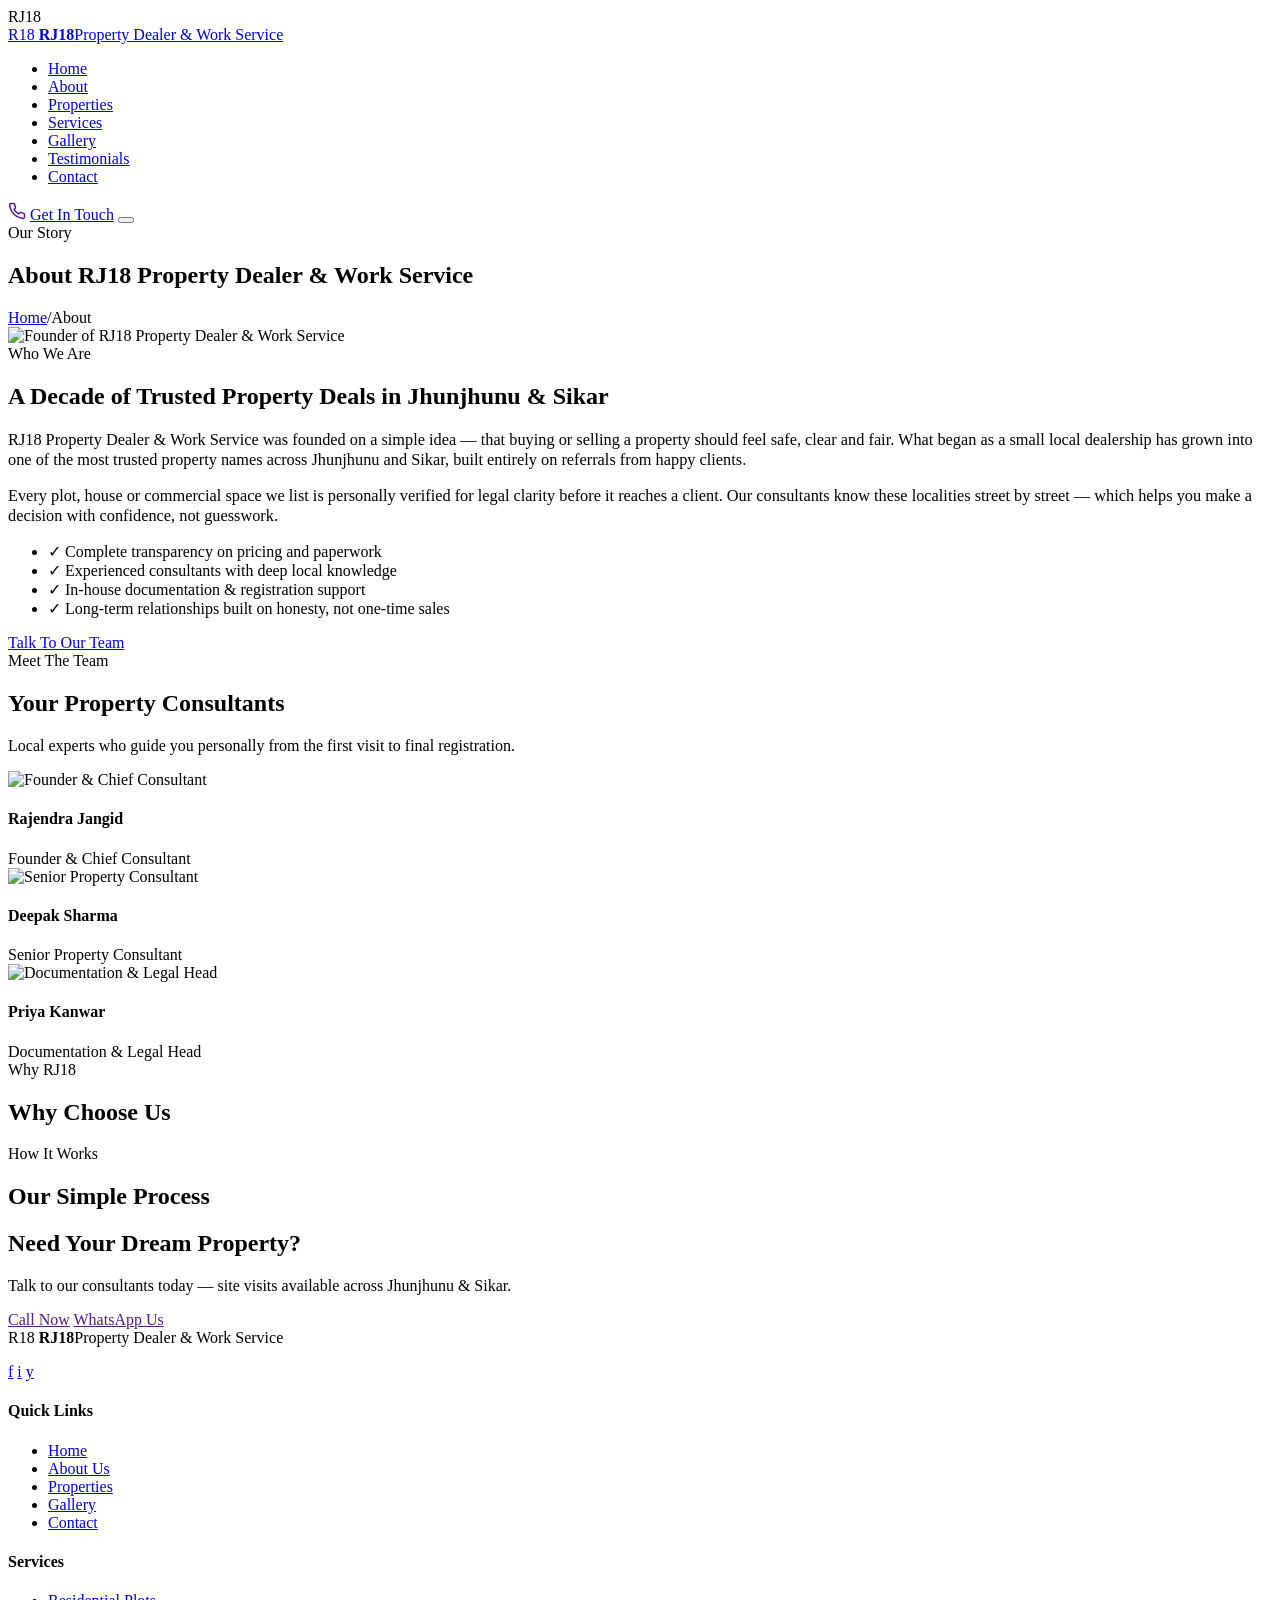
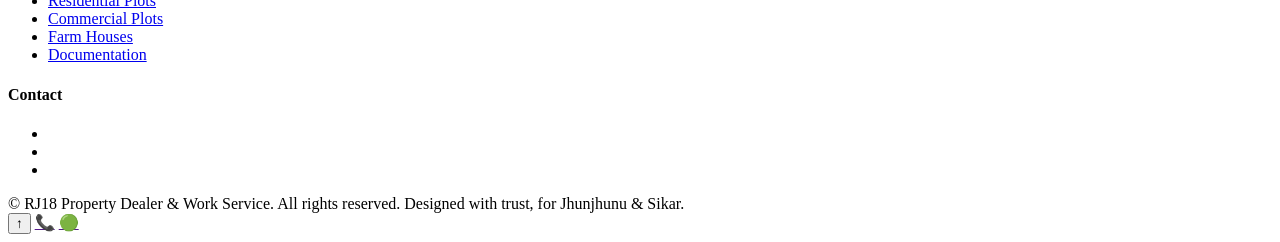
==== about.html @ 9262d17c "Add files via upload" ====
<!DOCTYPE html>
<html lang="en">
<head>
<meta charset="UTF-8">
<meta name="viewport" content="width=device-width, initial-scale=1.0">
<title>About Us | RJ18 Property Dealer & Work Service</title>
<meta name="description" content="Learn about RJ18 Property Dealer & Work Service — a trusted real estate dealer serving Jhunjhunu & Sikar, Rajasthan with honesty, legal documentation and best prices.">
<link rel="canonical" href="https://rj18property.com/about.html">
<link rel="icon" href="data:image/svg+xml,<svg xmlns=%22http://www.w3.org/2000/svg%22 viewBox=%220 0 100 100%22><rect width=%22100%22 height=%22100%22 rx=%2220%22 fill=%22%230B2F5B%22/><text x=%2250%22 y=%2264%22 font-size=%2242%22 fill=%22%23C8A24A%22 text-anchor=%22middle%22 font-family=%22Georgia%22>R</text></svg>">
<link rel="preconnect" href="https://fonts.googleapis.com">
<link rel="preconnect" href="https://fonts.gstatic.com" crossorigin>
<link href="https://fonts.googleapis.com/css2?family=Playfair+Display:wght@600;700;800&family=Poppins:wght@300;400;500;600;700&family=Montserrat:wght@500;600;700&display=swap" rel="stylesheet">
<link rel="stylesheet" href="css/style.css">
<link rel="stylesheet" href="css/animations.css">
</head>
<body>

<div id="preloader"><div><div class="loader-ring"></div><div class="loader-mark">RJ18</div></div></div>
<div class="nav-scrim"></div>

<header class="site-header">
  <div class="container">
    <a href="index.html" class="brand">
      <span class="brand-mark">R18</span>
      <span class="brand-text"><strong>RJ18</strong><span>Property Dealer &amp; Work Service</span></span>
    </a>
    <nav class="main-nav">
      <ul>
        <li><a href="index.html">Home</a></li>
        <li><a href="about.html" class="active">About</a></li>
        <li><a href="properties.html">Properties</a></li>
        <li><a href="index.html#services">Services</a></li>
        <li><a href="gallery.html">Gallery</a></li>
        <li><a href="index.html#testimonials">Testimonials</a></li>
        <li><a href="contact.html">Contact</a></li>
      </ul>
    </nav>
    <div class="header-actions">
      <a class="icon-btn" data-tel-link href aria-label="Call RJ18"><svg width="18" height="18" viewBox="0 0 24 24" fill="none" stroke="currentColor" stroke-width="2"><path d="M22 16.92v3a2 2 0 0 1-2.18 2 19.79 19.79 0 0 1-8.63-3.07 19.5 19.5 0 0 1-6-6 19.79 19.79 0 0 1-3.07-8.67A2 2 0 0 1 4.11 2h3a2 2 0 0 1 2 1.72c.127.96.362 1.903.7 2.81a2 2 0 0 1-.45 2.11L8.09 9.91a16 16 0 0 0 6 6l1.27-1.27a2 2 0 0 1 2.11-.45c.907.338 1.85.573 2.81.7A2 2 0 0 1 22 16.92z"/></svg></a>
      <a class="btn btn-gold btn-sm" href="contact.html">Get In Touch</a>
      <button class="nav-toggle" aria-label="Toggle menu"><span></span><span></span><span></span></button>
    </div>
  </div>
</header>

<section class="hero hero-page-header">
  <div class="hero-bg" style="background-image:linear-gradient(180deg, rgba(7,31,63,0.6) 0%, rgba(7,31,63,0.85) 60%, rgba(7,31,63,0.98) 100%), url('https://images.unsplash.com/photo-1592595896616-c37162298647?q=80&w=2000&auto=format&fit=crop');"></div>
  <div class="hero-grid"></div>
  <div class="container hero-content">
    <div class="eyebrow">Our Story</div>
    <h1>About RJ18 Property Dealer &amp; Work Service</h1>
    <div class="breadcrumb"><a href="index.html">Home</a><span>/</span>About</div>
  </div>
</section>

<section class="section">
  <div class="container split-block">
    <div data-reveal="left">
      <div class="owner-frame">
        <img src="https://images.unsplash.com/photo-1560250097-0b93528c311a?q=80&w=900&auto=format&fit=crop" alt="Founder of RJ18 Property Dealer & Work Service">
      </div>
    </div>
    <div data-reveal="right">
      <div class="eyebrow">Who We Are</div>
      <h2>A Decade of Trusted Property Deals in Jhunjhunu &amp; Sikar</h2>
      <p style="color:var(--text-muted); font-size:1.02rem;">
        RJ18 Property Dealer &amp; Work Service was founded on a simple idea — that buying or selling a
        property should feel safe, clear and fair. What began as a small local dealership has grown into
        one of the most trusted property names across Jhunjhunu and Sikar, built entirely on referrals from
        happy clients.
      </p>
      <p style="color:var(--text-muted); font-size:1.02rem; margin-top:14px;">
        Every plot, house or commercial space we list is personally verified for legal clarity before it
        reaches a client. Our consultants know these localities street by street — which helps you make a
        decision with confidence, not guesswork.
      </p>
      <ul class="value-list">
        <li><span class="check">✓</span> Complete transparency on pricing and paperwork</li>
        <li><span class="check">✓</span> Experienced consultants with deep local knowledge</li>
        <li><span class="check">✓</span> In-house documentation &amp; registration support</li>
        <li><span class="check">✓</span> Long-term relationships built on honesty, not one-time sales</li>
      </ul>
      <a href="contact.html" class="btn btn-navy mt-40">Talk To Our Team</a>
    </div>
  </div>
</section>

<div class="container stats-bar" data-reveal="fade">
  <div class="stats-card"></div>
</div>

<section class="section" id="team">
  <div class="container">
    <div class="section-head center">
      <div class="eyebrow">Meet The Team</div>
      <h2>Your Property Consultants</h2>
      <p>Local experts who guide you personally from the first visit to final registration.</p>
    </div>
    <div class="consultant-grid">
      <div class="consultant-card" data-reveal data-reveal-delay="1">
        <img src="https://images.unsplash.com/photo-1560250097-0b93528c311a?q=80&w=500&auto=format&fit=crop" alt="Founder & Chief Consultant">
        <h4>Rajendra Jangid</h4>
        <span>Founder &amp; Chief Consultant</span>
      </div>
      <div class="consultant-card" data-reveal data-reveal-delay="2">
        <img src="https://images.unsplash.com/photo-1633332755192-727a05c4013d?q=80&w=500&auto=format&fit=crop" alt="Senior Property Consultant">
        <h4>Deepak Sharma</h4>
        <span>Senior Property Consultant</span>
      </div>
      <div class="consultant-card" data-reveal data-reveal-delay="3">
        <img src="https://images.unsplash.com/photo-1573497019940-1c28c88b4f3e?q=80&w=500&auto=format&fit=crop" alt="Documentation & Legal Head">
        <h4>Priya Kanwar</h4>
        <span>Documentation &amp; Legal Head</span>
      </div>
    </div>
  </div>
</section>

<section class="section section--navy">
  <div class="container">
    <div class="section-head center">
      <div class="eyebrow">Why RJ18</div>
      <h2>Why Choose Us</h2>
    </div>
    <div class="why-grid" data-why-grid></div>
  </div>
</section>

<section class="section section--alt">
  <div class="container">
    <div class="section-head center">
      <div class="eyebrow">How It Works</div>
      <h2>Our Simple Process</h2>
    </div>
    <div class="timeline" data-process-timeline></div>
  </div>
</section>

<section class="cta-banner">
  <div class="container">
    <h2>Need Your Dream Property?</h2>
    <p>Talk to our consultants today — site visits available across Jhunjhunu &amp; Sikar.</p>
    <div class="cta-actions">
      <a data-tel-link href class="btn btn-gold">Call Now</a>
      <a data-wa-link href target="_blank" rel="noopener" class="btn btn-outline">WhatsApp Us</a>
    </div>
  </div>
</section>

<footer class="site-footer">
  <div class="container">
    <div class="footer-grid">
      <div class="footer-brand">
        <div class="brand">
          <span class="brand-mark">R18</span>
          <span class="brand-text"><strong>RJ18</strong><span>Property Dealer &amp; Work Service</span></span>
        </div>
        <p data-biz="tagline"></p>
        <div class="footer-social">
          <a href="#" aria-label="Facebook">f</a>
          <a href="#" aria-label="Instagram">i</a>
          <a href="#" aria-label="YouTube">y</a>
        </div>
      </div>
      <div class="footer-col">
        <h4>Quick Links</h4>
        <ul>
          <li><a href="index.html">Home</a></li>
          <li><a href="about.html">About Us</a></li>
          <li><a href="properties.html">Properties</a></li>
          <li><a href="gallery.html">Gallery</a></li>
          <li><a href="contact.html">Contact</a></li>
        </ul>
      </div>
      <div class="footer-col">
        <h4>Services</h4>
        <ul>
          <li><a href="index.html#services">Residential Plots</a></li>
          <li><a href="index.html#services">Commercial Plots</a></li>
          <li><a href="index.html#services">Farm Houses</a></li>
          <li><a href="index.html#services">Documentation</a></li>
        </ul>
      </div>
      <div class="footer-col">
        <h4>Contact</h4>
        <ul>
          <li><a data-tel-link href data-biz="phone"></a></li>
          <li><a data-mail-link href data-biz="email"></a></li>
          <li><span data-biz="address" style="display:block;"></span></li>
        </ul>
      </div>
    </div>
    <div class="footer-bottom">
      <span>© <span data-year></span> RJ18 Property Dealer &amp; Work Service. All rights reserved.</span>
      <span>Designed with trust, for Jhunjhunu &amp; Sikar.</span>
    </div>
  </div>
</footer>

<div class="float-stack">
  <button class="float-btn float-top" aria-label="Back to top">↑</button>
  <a data-tel-link href class="float-btn float-call" aria-label="Call now">📞</a>
  <a data-wa-link href target="_blank" rel="noopener" class="float-btn float-whatsapp" aria-label="WhatsApp"><span class="pulse-ring"></span>🟢</a>
</div>

<script src="js/config.js"></script>
<script src="js/main.js"></script>
</body>
</html>
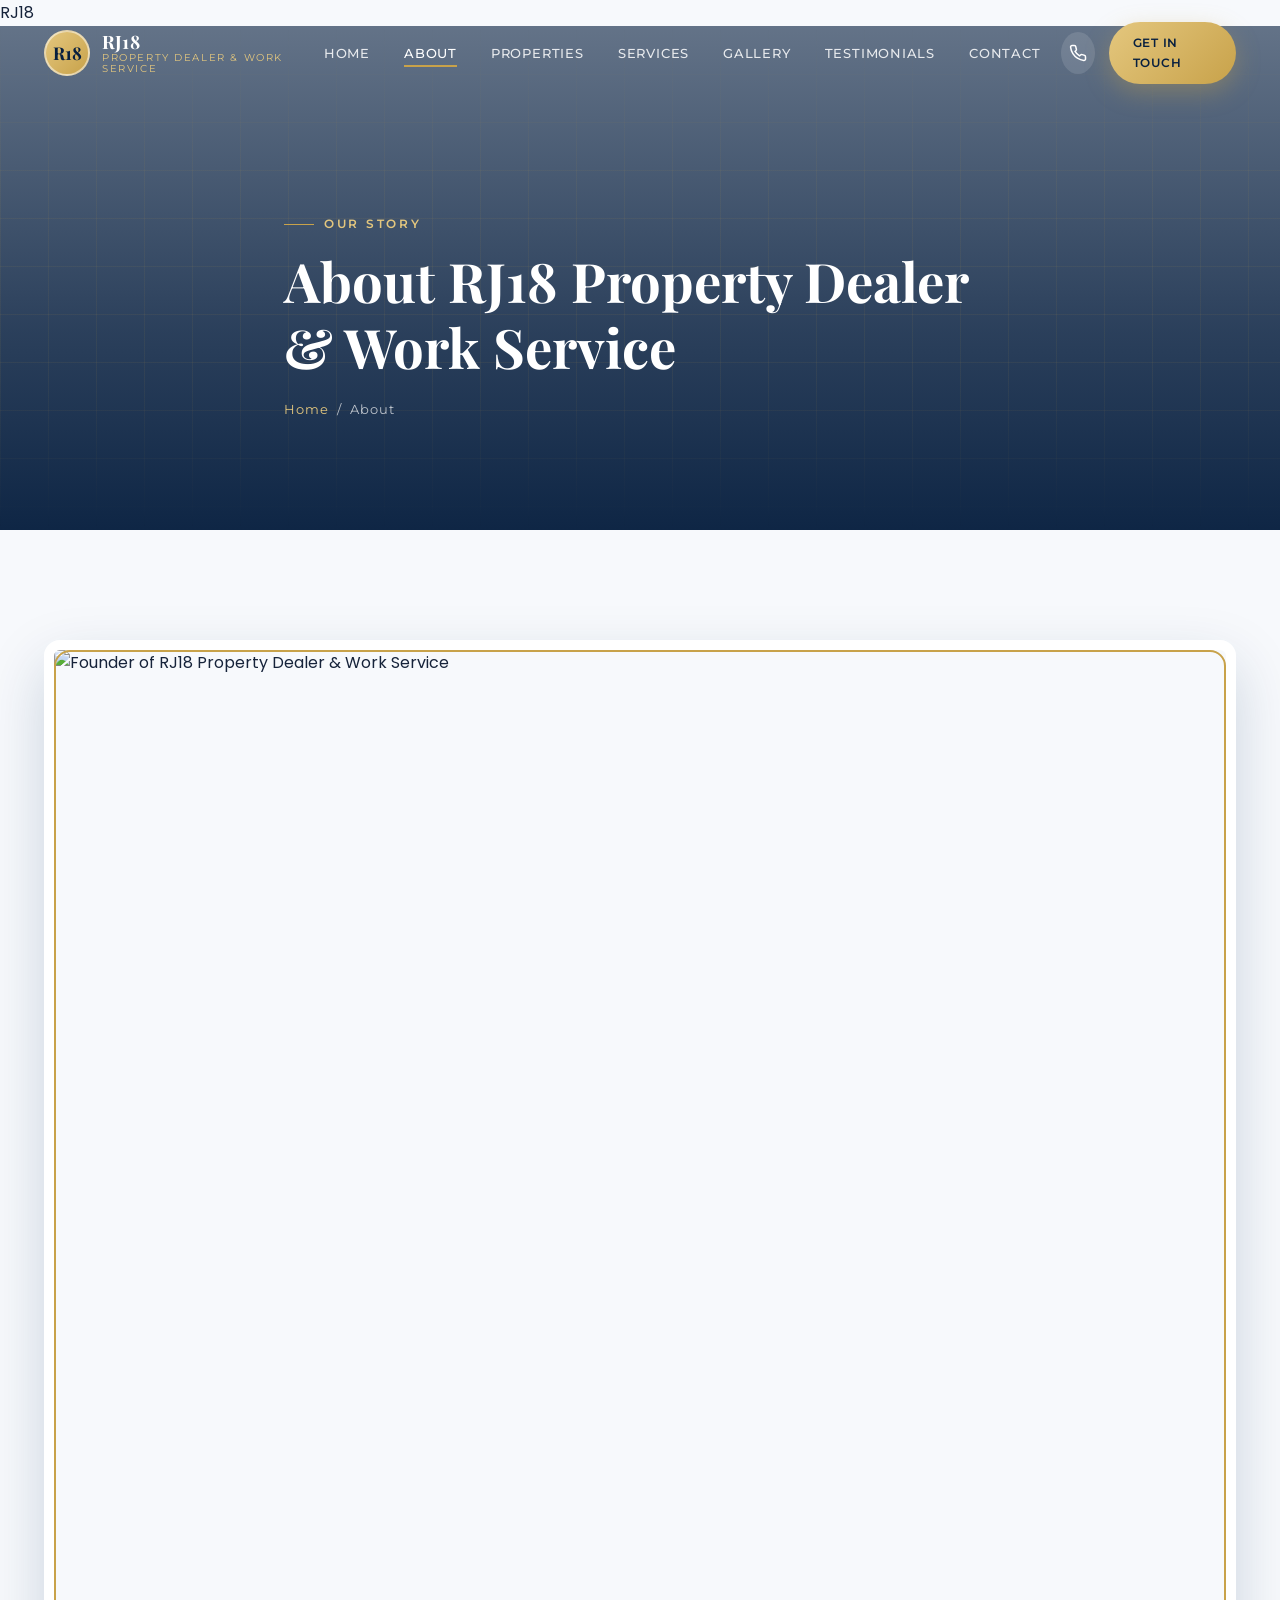
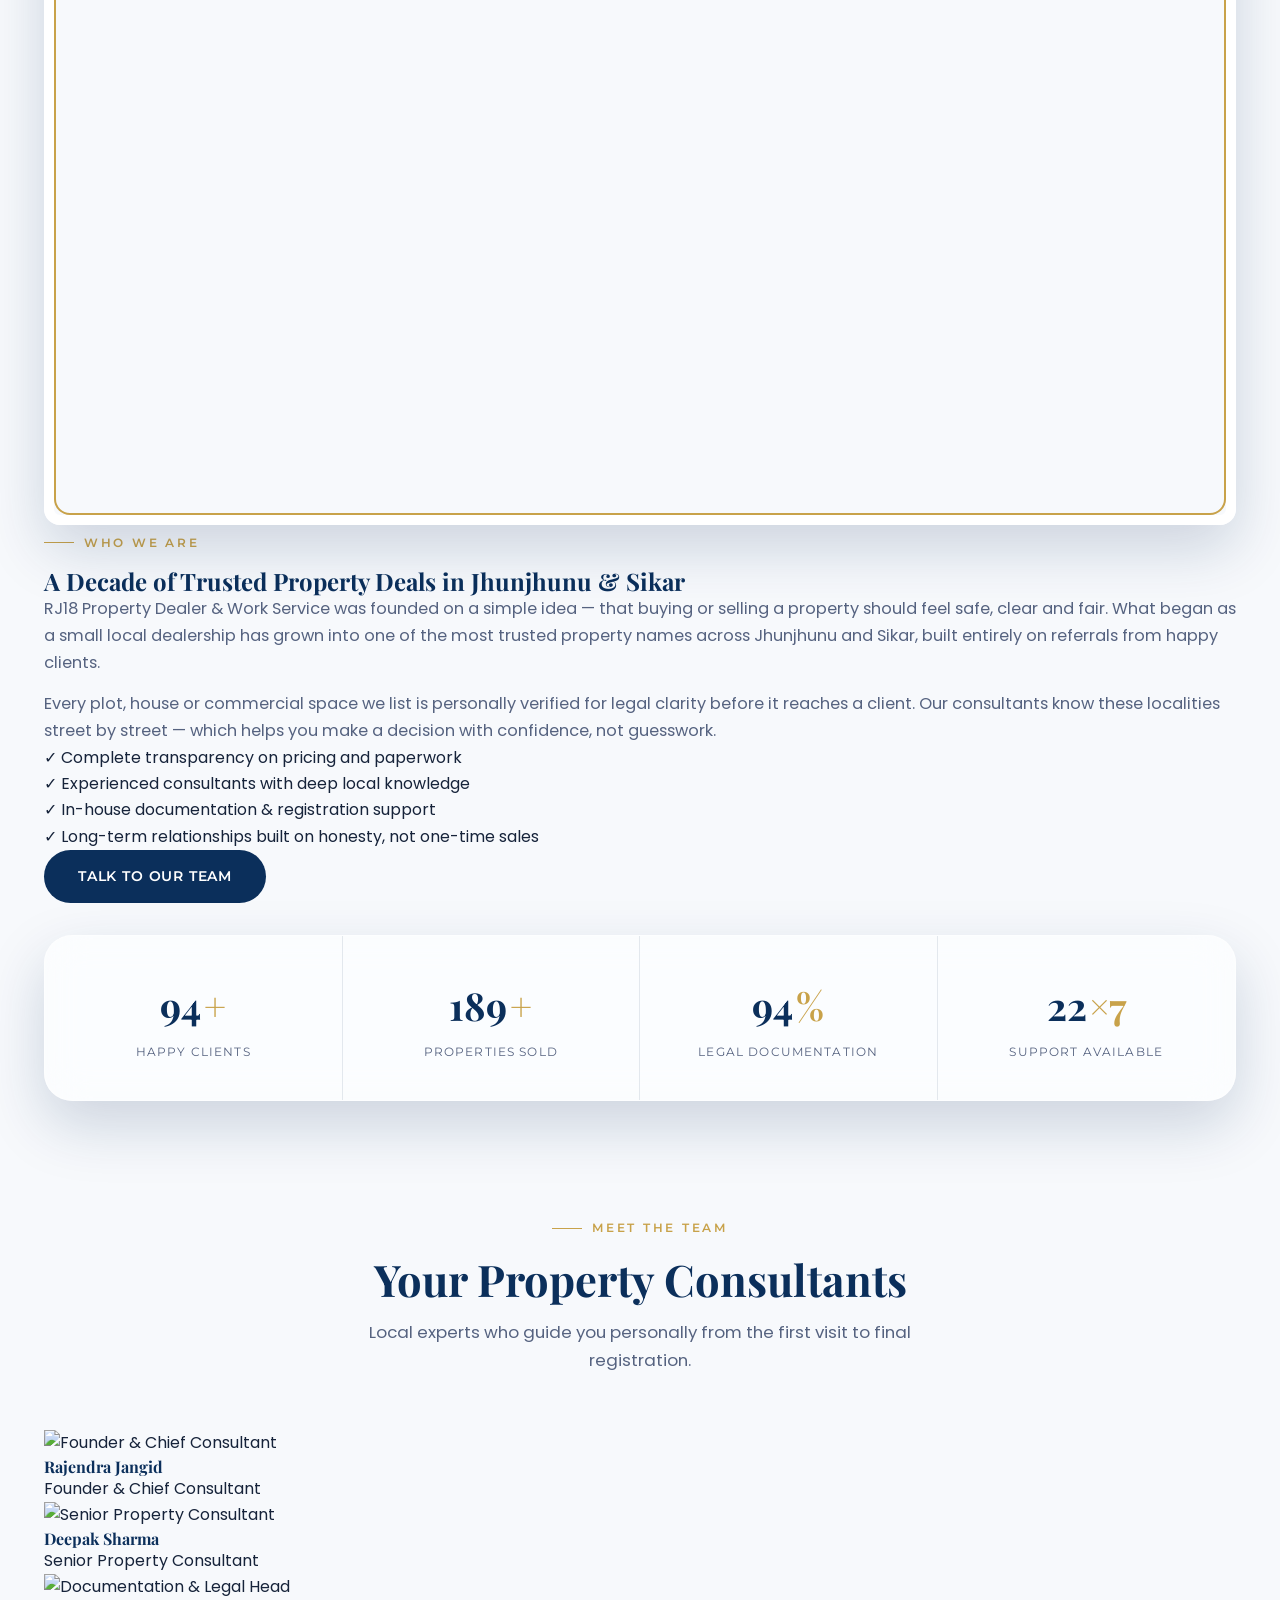
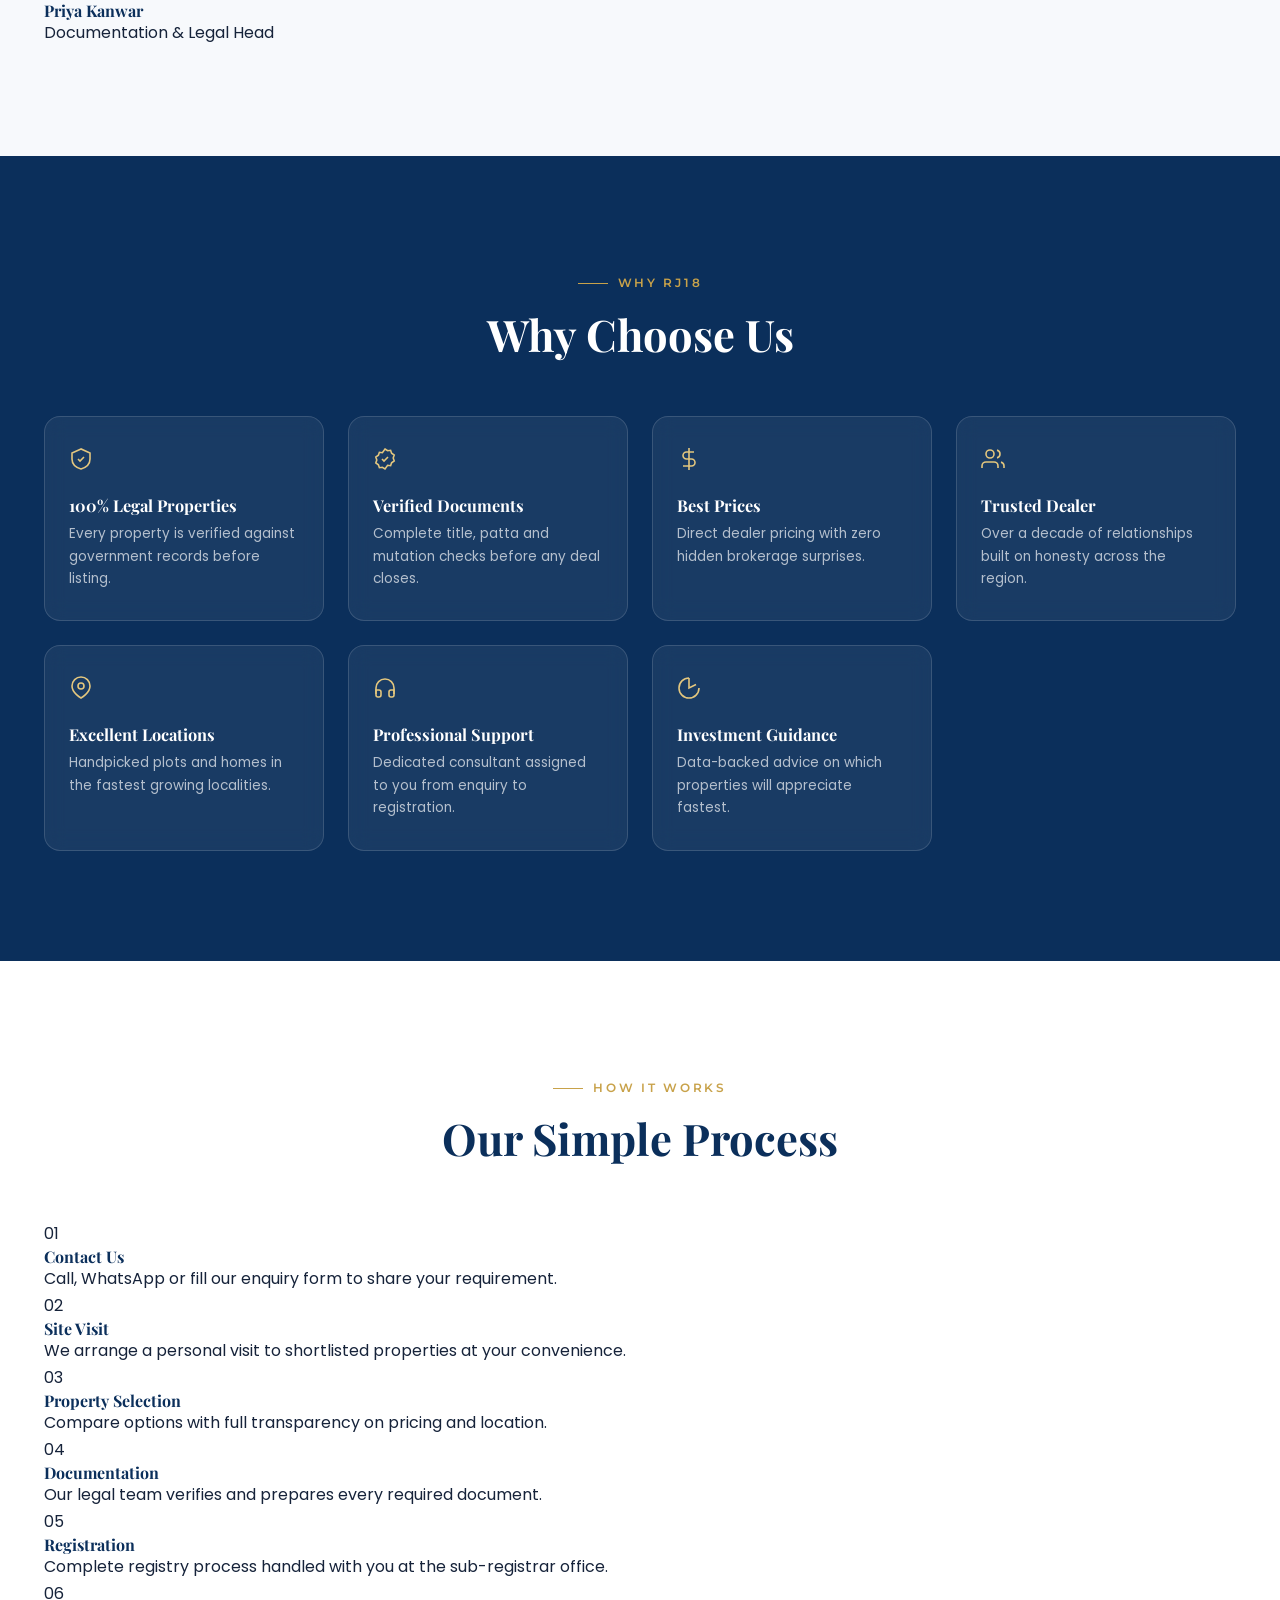
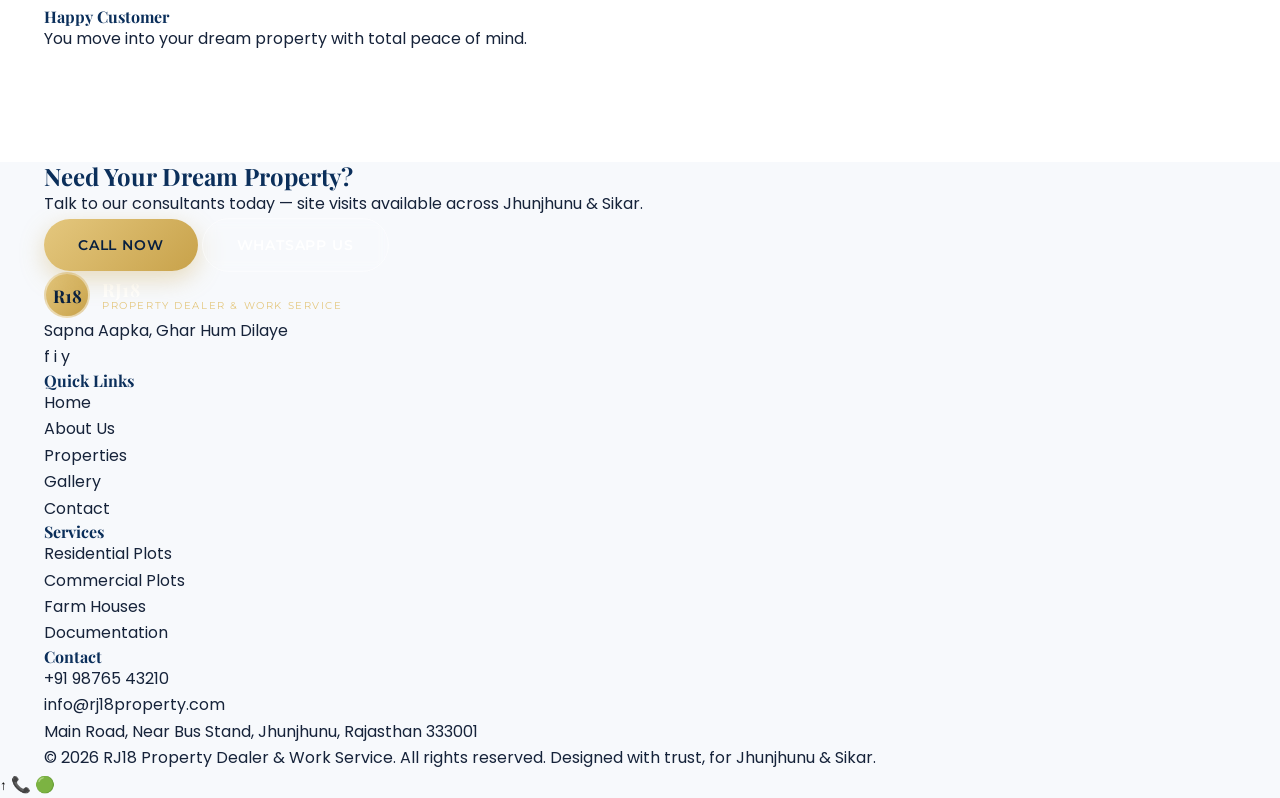
==== commit dcbebd05: "Update stylesheet and script links in about.html" ====
--- a/about.html
+++ b/about.html
@@ -10,12 +10,12 @@
 <link rel="preconnect" href="https://fonts.googleapis.com">
 <link rel="preconnect" href="https://fonts.gstatic.com" crossorigin>
 <link href="https://fonts.googleapis.com/css2?family=Playfair+Display:wght@600;700;800&family=Poppins:wght@300;400;500;600;700&family=Montserrat:wght@500;600;700&display=swap" rel="stylesheet">
-<link rel="stylesheet" href="css/style.css">
-<link rel="stylesheet" href="css/animations.css">
+<link rel="stylesheet" href="style.css">
+<link rel="stylesheet" href="animations.css">
 </head>
 <body>
 
-<div id="preloader"><div><div class="loader-ring"></div><div class="loader-mark">RJ18</div></div></div>
+<div class="loader-mark">RJ18</div></div></div>
 <div class="nav-scrim"></div>
 
 <header class="site-header">
@@ -203,7 +203,7 @@
   <a data-wa-link href target="_blank" rel="noopener" class="float-btn float-whatsapp" aria-label="WhatsApp"><span class="pulse-ring"></span>🟢</a>
 </div>
 
-<script src="js/config.js"></script>
-<script src="js/main.js"></script>
+<script src="config.js"></script>
+<script src="main.js"></script>
 </body>
 </html>
--- a/style.css
+++ b/style.css
@@ -0,0 +1,476 @@
+/* ==========================================================================
+   RJ18 PROPERTY DEALER & WORK SERVICE
+   Design system: Royal Navy + Luxury Gold + Glassmorphism
+   Fonts: Playfair Display (headings) / Poppins (body) / Montserrat (nav & labels)
+   ========================================================================== */
+
+:root {
+  /* ---- Brand palette ---- */
+  --navy: #0B2F5B;
+  --navy-deep: #071f3f;
+  --navy-soft: rgba(11, 47, 91, 0.06);
+  --white: #FFFFFF;
+  --gold: #C8A24A;
+  --gold-light: #E4C77E;
+  --bg: #F7F9FC;
+  --text: #16233A;
+  --text-muted: #566380;
+  --line: rgba(11, 47, 91, 0.10);
+
+  /* ---- Elevation / glass ---- */
+  --glass-bg: rgba(255, 255, 255, 0.6);
+  --glass-border: rgba(255, 255, 255, 0.35);
+  --shadow-sm: 0 4px 16px rgba(11, 47, 91, 0.08);
+  --shadow-md: 0 12px 32px rgba(11, 47, 91, 0.12);
+  --shadow-lg: 0 24px 60px rgba(11, 47, 91, 0.18);
+  --shadow-gold: 0 8px 24px rgba(200, 162, 74, 0.35);
+
+  /* ---- Type ---- */
+  --font-display: 'Playfair Display', serif;
+  --font-body: 'Poppins', sans-serif;
+  --font-nav: 'Montserrat', sans-serif;
+
+  /* ---- Layout ---- */
+  --container: 1240px;
+  --radius-sm: 8px;
+  --radius-md: 16px;
+  --radius-lg: 28px;
+  --transition: 0.4s cubic-bezier(0.22, 1, 0.36, 1);
+}
+
+/* ---------- Reset ---------- */
+* { margin: 0; padding: 0; box-sizing: border-box; }
+html { scroll-behavior: smooth; }
+body {
+  font-family: var(--font-body);
+  color: var(--text);
+  background: var(--bg);
+  line-height: 1.65;
+  overflow-x: hidden;
+  -webkit-font-smoothing: antialiased;
+}
+img { max-width: 100%; display: block; }
+a { text-decoration: none; color: inherit; }
+ul { list-style: none; }
+button { font-family: inherit; cursor: pointer; border: none; background: none; }
+h1, h2, h3, h4 { font-family: var(--font-display); font-weight: 700; color: var(--navy); line-height: 1.2; }
+input, textarea, select { font-family: inherit; font-size: 1rem; }
+
+@media (prefers-reduced-motion: reduce) {
+  *, *::before, *::after { animation-duration: 0.001ms !important; animation-iteration-count: 1 !important; transition-duration: 0.001ms !important; scroll-behavior: auto !important; }
+}
+
+:focus-visible {
+  outline: 2px solid var(--gold);
+  outline-offset: 3px;
+  border-radius: 4px;
+}
+
+.container { max-width: var(--container); margin: 0 auto; padding: 0 24px; }
+
+.section { padding: 110px 0; position: relative; }
+.section--tight { padding: 80px 0; }
+.section--navy { background: var(--navy); color: var(--white); }
+.section--navy h2, .section--navy h3 { color: var(--white); }
+.section--alt { background: var(--white); }
+
+.eyebrow {
+  font-family: var(--font-nav);
+  font-size: 0.78rem;
+  letter-spacing: 0.22em;
+  text-transform: uppercase;
+  color: var(--gold);
+  font-weight: 600;
+  display: inline-flex;
+  align-items: center;
+  gap: 10px;
+  margin-bottom: 14px;
+}
+.eyebrow::before { content: ""; width: 30px; height: 1px; background: var(--gold); display: inline-block; }
+
+.section-head { max-width: 640px; margin-bottom: 56px; }
+.section-head.center { margin-left: auto; margin-right: auto; text-align: center; }
+.section-head h2 { font-size: clamp(2rem, 3.4vw, 2.8rem); margin-bottom: 14px; }
+.section-head p { color: var(--text-muted); font-size: 1.05rem; }
+.section--navy .section-head p { color: rgba(255,255,255,0.75); }
+
+/* ---------- Buttons ---------- */
+.btn {
+  position: relative;
+  overflow: hidden;
+  display: inline-flex;
+  align-items: center;
+  justify-content: center;
+  gap: 10px;
+  padding: 15px 34px;
+  border-radius: 100px;
+  font-family: var(--font-nav);
+  font-size: 0.85rem;
+  font-weight: 600;
+  letter-spacing: 0.06em;
+  text-transform: uppercase;
+  transition: transform var(--transition), box-shadow var(--transition), background var(--transition), color var(--transition);
+  isolation: isolate;
+}
+.btn-gold {
+  background: linear-gradient(135deg, var(--gold-light), var(--gold));
+  color: var(--navy-deep);
+  box-shadow: var(--shadow-gold);
+}
+.btn-gold:hover { background: var(--navy); color: var(--white); transform: translateY(-3px); box-shadow: var(--shadow-lg); }
+.btn-outline {
+  background: transparent;
+  color: var(--white);
+  border: 1.5px solid rgba(255,255,255,0.5);
+  backdrop-filter: blur(6px);
+}
+.btn-outline:hover { background: var(--white); color: var(--navy); border-color: var(--white); transform: translateY(-3px); }
+.btn-navy {
+  background: var(--navy);
+  color: var(--white);
+}
+.btn-navy:hover { background: var(--gold); color: var(--navy-deep); transform: translateY(-3px); box-shadow: var(--shadow-gold); }
+.btn-sm { padding: 11px 24px; font-size: 0.75rem; }
+
+.btn::after {
+  content: "";
+  position: absolute;
+  inset: 0;
+  border-radius: inherit;
+  background: radial-gradient(circle at var(--rx, 50%) var(--ry, 50%), rgba(255,255,255,0.5), transparent 60%);
+  opacity: 0;
+  transition: opacity 0.5s;
+  z-index: -1;
+}
+.btn:hover::after { opacity: 1; }
+
+/* ---------- Header ---------- */
+.site-header {
+  position: fixed; top: 0; left: 0; right: 0; z-index: 1000;
+  padding: 22px 0;
+  transition: background var(--transition), padding var(--transition), box-shadow var(--transition);
+}
+.site-header .container { display: flex; align-items: center; justify-content: space-between; gap: 20px; }
+.site-header.scrolled {
+  background: rgba(11, 47, 91, 0.85);
+  backdrop-filter: blur(16px) saturate(140%);
+  padding: 12px 0;
+  box-shadow: var(--shadow-md);
+}
+
+.brand { display: flex; align-items: center; gap: 12px; }
+.brand-mark {
+  width: 46px; height: 46px;
+  border-radius: 50%;
+  background: linear-gradient(135deg, var(--gold-light), var(--gold));
+  display: flex; align-items: center; justify-content: center;
+  font-family: var(--font-display);
+  font-weight: 700;
+  color: var(--navy-deep);
+  font-size: 1.1rem;
+  border: 2px solid rgba(255,255,255,0.5);
+  flex-shrink: 0;
+}
+.brand-text { display: flex; flex-direction: column; line-height: 1.15; }
+.brand-text strong { font-family: var(--font-display); color: var(--white); font-size: 1.15rem; letter-spacing: 0.01em; }
+.brand-text span { font-family: var(--font-nav); font-size: 0.62rem; letter-spacing: 0.16em; text-transform: uppercase; color: var(--gold-light); }
+
+.main-nav ul { display: flex; align-items: center; gap: 34px; }
+.main-nav a {
+  font-family: var(--font-nav);
+  font-size: 0.82rem;
+  letter-spacing: 0.06em;
+  text-transform: uppercase;
+  font-weight: 500;
+  color: rgba(255,255,255,0.85);
+  position: relative;
+  padding: 6px 0;
+}
+.main-nav a::after {
+  content: ""; position: absolute; left: 0; bottom: 0; width: 0; height: 2px;
+  background: var(--gold); transition: width var(--transition);
+}
+.main-nav a:hover, .main-nav a.active { color: var(--white); }
+.main-nav a:hover::after, .main-nav a.active::after { width: 100%; }
+
+.header-actions { display: flex; align-items: center; gap: 14px; }
+.icon-btn {
+  width: 42px; height: 42px; border-radius: 50%;
+  display: flex; align-items: center; justify-content: center;
+  background: rgba(255,255,255,0.12);
+  color: var(--white);
+  transition: background var(--transition), transform var(--transition);
+}
+.icon-btn:hover { background: var(--gold); color: var(--navy-deep); transform: translateY(-2px); }
+
+.nav-toggle {
+  display: none;
+  width: 44px; height: 44px;
+  flex-direction: column; align-items: center; justify-content: center;
+  gap: 5px;
+  z-index: 1100;
+}
+.nav-toggle span { width: 24px; height: 2px; background: var(--white); border-radius: 2px; transition: transform var(--transition), opacity var(--transition); }
+.nav-toggle.open span:nth-child(1) { transform: translateY(7px) rotate(45deg); }
+.nav-toggle.open span:nth-child(2) { opacity: 0; }
+.nav-toggle.open span:nth-child(3) { transform: translateY(-7px) rotate(-45deg); }
+
+/* ---------- Hero ---------- */
+.hero {
+  position: relative;
+  min-height: 100vh;
+  display: flex; align-items: center;
+  color: var(--white);
+  padding-top: 100px;
+  overflow: hidden;
+}
+.hero-bg {
+  position: absolute; inset: 0;
+  background-image: linear-gradient(180deg, rgba(7,31,63,0.55) 0%, rgba(7,31,63,0.78) 55%, rgba(7,31,63,0.96) 100%),
+    url('https://images.unsplash.com/photo-1600585154340-be6161a56a0c?q=80&w=2000&auto=format&fit=crop');
+  background-size: cover; background-position: center;
+  transform: scale(1.08);
+  animation: heroZoom 16s ease-in-out infinite alternate;
+}
+@keyframes heroZoom { to { transform: scale(1); } }
+.hero-grid {
+  position: absolute; inset: 0;
+  background-image: linear-gradient(rgba(200,162,74,0.08) 1px, transparent 1px), linear-gradient(90deg, rgba(200,162,74,0.08) 1px, transparent 1px);
+  background-size: 48px 48px;
+  mask-image: linear-gradient(180deg, transparent, black 30%, black 70%, transparent);
+}
+.hero-content { position: relative; z-index: 2; max-width: 760px; }
+.hero-content .eyebrow { color: var(--gold-light); }
+.hero-content h1 {
+  font-size: clamp(2.4rem, 5.4vw, 4.4rem);
+  color: var(--white);
+  margin-bottom: 20px;
+}
+.hero-content h1 .highlight { color: var(--gold-light); font-style: italic; }
+.hero-content p.lead {
+  font-size: 1.15rem;
+  color: rgba(255,255,255,0.85);
+  max-width: 560px;
+  margin-bottom: 40px;
+}
+.hero-actions { display: flex; flex-wrap: wrap; gap: 16px; }
+
+.hero-scroll {
+  position: absolute; bottom: 34px; left: 50%; transform: translateX(-50%);
+  display: flex; flex-direction: column; align-items: center; gap: 8px;
+  color: rgba(255,255,255,0.7);
+  font-family: var(--font-nav); font-size: 0.65rem; letter-spacing: 0.2em; text-transform: uppercase;
+  z-index: 2;
+}
+.hero-scroll .dot-track { width: 1px; height: 40px; background: rgba(255,255,255,0.25); position: relative; overflow: hidden; }
+.hero-scroll .dot-track::after {
+  content: ""; position: absolute; top: -40px; left: 0; width: 100%; height: 40px; background: var(--gold);
+  animation: scrollDot 2.2s ease-in-out infinite;
+}
+@keyframes scrollDot { to { top: 40px; } }
+
+.hero-page-header {
+  min-height: 56vh;
+  padding-top: 140px;
+  padding-bottom: 70px;
+}
+.hero-page-header .hero-content h1 { font-size: clamp(2.2rem, 4.6vw, 3.4rem); }
+.breadcrumb { font-family: var(--font-nav); font-size: 0.8rem; letter-spacing: 0.08em; color: rgba(255,255,255,0.7); margin-top: 18px; }
+.breadcrumb a { color: var(--gold-light); }
+.breadcrumb span { margin: 0 8px; }
+
+/* ---------- Stats ---------- */
+.stats-bar {
+  position: relative; z-index: 3;
+  margin-top: -78px;
+}
+.stats-card {
+  background: var(--glass-bg);
+  border: 1px solid var(--glass-border);
+  backdrop-filter: blur(20px) saturate(160%);
+  border-radius: var(--radius-lg);
+  box-shadow: var(--shadow-lg);
+  display: grid;
+  grid-template-columns: repeat(4, 1fr);
+}
+.stat-item { text-align: center; padding: 38px 20px; border-right: 1px solid var(--line); }
+.stat-item:last-child { border-right: none; }
+.stat-num {
+  font-family: var(--font-display); font-weight: 700; color: var(--navy);
+  font-size: clamp(1.8rem, 3vw, 2.6rem); display: flex; align-items: baseline; justify-content: center; gap: 3px;
+}
+.stat-num .suffix { color: var(--gold); }
+.stat-label { font-family: var(--font-nav); font-size: 0.72rem; letter-spacing: 0.1em; text-transform: uppercase; color: var(--text-muted); margin-top: 6px; }
+
+/* ---------- About ---------- */
+.about-grid { display: grid; grid-template-columns: 0.85fr 1.15fr; gap: 70px; align-items: center; }
+.about-media { position: relative; }
+.owner-frame {
+  position: relative;
+  border-radius: var(--radius-md);
+  overflow: hidden;
+  border: 10px solid var(--white);
+  box-shadow: var(--shadow-lg);
+}
+.owner-frame img { aspect-ratio: 4/5; object-fit: cover; }
+.owner-frame::after {
+  content: ""; position: absolute; inset: 0; border-radius: inherit;
+  box-shadow: inset 0 0 0 2px var(--gold);
+  pointer-events: none;
+}
+.about-badge {
+  position: absolute; bottom: -26px; right: -26px;
+  background: var(--navy); color: var(--white);
+  padding: 22px 26px; border-radius: var(--radius-md);
+  box-shadow: var(--shadow-md);
+  font-family: var(--font-display); text-align: center;
+}
+.about-badge strong { display: block; font-size: 1.8rem; color: var(--gold-light); }
+.about-badge span { font-family: var(--font-nav); font-size: 0.65rem; letter-spacing: 0.12em; text-transform: uppercase; }
+
+.about-points { display: grid; grid-template-columns: 1fr 1fr; gap: 18px; margin: 34px 0; }
+.about-point { display: flex; align-items: flex-start; gap: 12px; }
+.about-point .ico {
+  width: 38px; height: 38px; border-radius: 50%; background: var(--navy-soft);
+  display: flex; align-items: center; justify-content: center; color: var(--gold); flex-shrink: 0;
+}
+.about-point h4 { font-family: var(--font-body); font-size: 0.95rem; color: var(--navy); font-weight: 600; }
+.about-point p { font-size: 0.85rem; color: var(--text-muted); }
+
+/* ---------- Services ---------- */
+.services-grid { display: grid; grid-template-columns: repeat(4, 1fr); gap: 26px; }
+.service-card {
+  background: var(--white);
+  border: 1px solid var(--line);
+  border-radius: var(--radius-md);
+  padding: 34px 26px;
+  transition: transform var(--transition), box-shadow var(--transition), border-color var(--transition);
+  position: relative;
+  overflow: hidden;
+}
+.service-card::before {
+  content: ""; position: absolute; top: 0; left: 0; right: 0; height: 3px;
+  background: linear-gradient(90deg, var(--gold-light), var(--gold));
+  transform: scaleX(0); transform-origin: left;
+  transition: transform var(--transition);
+}
+.service-card:hover { transform: translateY(-10px); box-shadow: var(--shadow-lg); border-color: transparent; }
+.service-card:hover::before { transform: scaleX(1); }
+.service-icon {
+  width: 58px; height: 58px; border-radius: 16px;
+  background: var(--navy-soft);
+  display: flex; align-items: center; justify-content: center;
+  color: var(--navy); margin-bottom: 20px;
+  transition: background var(--transition), color var(--transition), transform var(--transition);
+}
+.service-card:hover .service-icon { background: var(--navy); color: var(--gold-light); transform: rotate(-6deg) scale(1.05); }
+.service-card h3 { font-size: 1.15rem; margin-bottom: 10px; }
+.service-card p { color: var(--text-muted); font-size: 0.9rem; }
+
+/* ---------- Properties ---------- */
+.property-filters { display: flex; flex-wrap: wrap; gap: 10px; margin-bottom: 40px; }
+.filter-btn {
+  padding: 10px 22px; border-radius: 100px; border: 1px solid var(--line);
+  font-family: var(--font-nav); font-size: 0.75rem; letter-spacing: 0.06em; text-transform: uppercase;
+  color: var(--navy); background: var(--white); transition: all var(--transition);
+}
+.filter-btn:hover, .filter-btn.active { background: var(--navy); color: var(--white); border-color: var(--navy); }
+
+.properties-grid { display: grid; grid-template-columns: repeat(3, 1fr); gap: 30px; }
+.property-card {
+  background: var(--white); border-radius: var(--radius-md); overflow: hidden;
+  box-shadow: var(--shadow-sm); transition: transform var(--transition), box-shadow var(--transition);
+  border: 1px solid var(--line);
+}
+.property-card:hover { transform: translateY(-8px); box-shadow: var(--shadow-lg); }
+.property-media { position: relative; overflow: hidden; aspect-ratio: 4/3; }
+.property-media img { width: 100%; height: 100%; object-fit: cover; transition: transform 0.7s var(--transition); }
+.property-card:hover .property-media img { transform: scale(1.12); }
+.property-tag {
+  position: absolute; top: 16px; left: 16px;
+  background: var(--gold); color: var(--navy-deep);
+  font-family: var(--font-nav); font-size: 0.65rem; font-weight: 700; letter-spacing: 0.08em; text-transform: uppercase;
+  padding: 6px 14px; border-radius: 100px;
+}
+.property-price {
+  position: absolute; bottom: 16px; right: 16px;
+  background: rgba(11,47,91,0.85); backdrop-filter: blur(8px);
+  color: var(--white); padding: 8px 16px; border-radius: 10px;
+  font-family: var(--font-display); font-weight: 700;
+}
+.property-body { padding: 24px; }
+.property-body h3 { font-size: 1.15rem; margin-bottom: 8px; }
+.property-loc { display: flex; align-items: center; gap: 6px; color: var(--text-muted); font-size: 0.85rem; margin-bottom: 16px; }
+.property-meta { display: flex; gap: 18px; padding-top: 16px; border-top: 1px solid var(--line); margin-bottom: 18px; }
+.property-meta div { font-size: 0.78rem; color: var(--text-muted); display: flex; flex-direction: column; gap: 2px; }
+.property-meta strong { color: var(--navy); font-size: 0.85rem; }
+.property-body .btn { width: 100%; }
+
+/* ---------- Why choose ---------- */
+.why-grid { display: grid; grid-template-columns: repeat(4, 1fr); gap: 24px; }
+.why-card {
+  background: rgba(255,255,255,0.06);
+  border: 1px solid rgba(255,255,255,0.14);
+  backdrop-filter: blur(10px);
+  border-radius: var(--radius-md);
+  padding: 30px 24px;
+  transition: transform var(--transition), background var(--transition);
+}
+.why-card:hover { transform: translateY(-6px); background: rgba(200,162,74,0.12); border-color: var(--gold); }
+.why-card .ico { color: var(--gold-light); margin-bottom: 16px; }
+.why-card h4 { color: var(--white); font-size: 1.02rem; margin-bottom: 8px; }
+.why-card p { color: rgba(255,255,255,0.68); font-size: 0.85rem; }
+
+/* ---------- Gallery ---------- */
+.masonry {
+  columns: 3 260px; column-gap: 20px;
+}
+.masonry-item {
+  break-inside: avoid; margin-bottom: 20px; border-radius: var(--radius-md); overflow: hidden;
+  position: relative; cursor: pointer; box-shadow: var(--shadow-sm);
+}
+.masonry-item img { width: 100%; display: block; transition: transform 0.6s var(--transition); }
+.masonry-item:hover img { transform: scale(1.08); }
+.masonry-item::after {
+  content: "\2921"; position: absolute; inset: 0;
+  display: flex; align-items: center; justify-content: center;
+  background: rgba(11,47,91,0); color: var(--white); font-size: 1.6rem;
+  opacity: 0; transition: all var(--transition);
+}
+.masonry-item:hover::after { background: rgba(11,47,91,0.45); opacity: 1; }
+
+.lightbox {
+  position: fixed; inset: 0; background: rgba(7,31,63,0.94); z-index: 2000;
+  display: flex; align-items: center; justify-content: center; padding: 40px;
+  opacity: 0; visibility: hidden; transition: opacity 0.4s ease, visibility 0.4s ease;
+}
+.lightbox.active { opacity: 1; visibility: visible; }
+.lightbox img { max-width: 90vw; max-height: 85vh; border-radius: 12px; box-shadow: var(--shadow-lg); }
+.lightbox-close {
+  position: absolute; top: 28px; right: 32px; color: var(--white); font-size: 1.6rem;
+  width: 46px; height: 46px; border-radius: 50%; background: rgba(255,255,255,0.1);
+  display: flex; align-items: center; justify-content: center; transition: background var(--transition);
+}
+.lightbox-close:hover { background: var(--gold); color: var(--navy-deep); }
+.lightbox-nav { position: absolute; top: 50%; transform: translateY(-50%); color: var(--white); width: 50px; height: 50px; border-radius: 50%; background: rgba(255,255,255,0.1); display: flex; align-items: center; justify-content: center; font-size: 1.3rem; transition: background var(--transition); }
+.lightbox-nav:hover { background: var(--gold); color: var(--navy-deep); }
+.lightbox-prev { left: 28px; }
+.lightbox-next { right: 28px; }
+
+/* ---------- Testimonials ---------- */
+.testi-track-wrap { position: relative; max-width: 800px; margin: 0 auto; }
+.testi-track { overflow: hidden; }
+.testi-slides { display: flex; transition: transform 0.6s var(--transition); }
+.testi-slide { min-width: 100%; padding: 6px; }
+.testi-card {
+  background: var(--glass-bg); border: 1px solid var(--glass-border);
+  backdrop-filter: blur(16px); border-radius: var(--radius-lg);
+  padding: 46px 44px; text-align: center; box-shadow: var(--shadow-md);
+}
+.testi-stars { color: var(--gold); font-size: 1.1rem; letter-spacing: 3px; margin-bottom: 18px; }
+.testi-card p.quote { font-size: 1.12rem; color: var(--navy); font-style: italic; margin-bottom: 26px; }
+.testi-person { display: flex; align-items: center; justify-content: center; gap: 12px; }
+.testi-avatar {
+  width: 48px; height: 48px; border-radius: 50%;
+  background: linear-gradient(135deg, var(--gold-light), var(--gold));
+  display: flex; align-items: center; jus
--- a/animations.css
+++ b/animations.css
@@ -0,0 +1,46 @@
+/* ==========================================================================
+   RJ18 — Motion library (kept separate & minimal per brief)
+   ========================================================================== */
+
+@keyframes floatY {
+  0%, 100% { transform: translateY(0); }
+  50% { transform: translateY(-14px); }
+}
+.float-anim { animation: floatY 4.5s ease-in-out infinite; }
+
+@keyframes fadeInUp {
+  from { opacity: 0; transform: translateY(24px); }
+  to { opacity: 1; transform: translateY(0); }
+}
+.hero-content > * { animation: fadeInUp 0.9s cubic-bezier(0.22,1,0.36,1) both; }
+.hero-content .eyebrow { animation-delay: 0.05s; }
+.hero-content h1 { animation-delay: 0.15s; }
+.hero-content p.lead { animation-delay: 0.3s; }
+.hero-content .hero-actions { animation-delay: 0.45s; }
+
+@keyframes shimmer {
+  0% { background-position: -200% 0; }
+  100% { background-position: 200% 0; }
+}
+.skeleton {
+  background: linear-gradient(90deg, var(--navy-soft) 25%, rgba(200,162,74,0.15) 50%, var(--navy-soft) 75%);
+  background-size: 200% 100%;
+  animation: shimmer 1.6s linear infinite;
+}
+
+/* Typing caret used by the hero JS typewriter */
+.type-caret {
+  display: inline-block; width: 3px; margin-left: 3px;
+  background: var(--gold-light);
+  animation: blink 0.9s step-end infinite;
+}
+@keyframes blink { 50% { opacity: 0; } }
+
+/* Ripple used on all .btn clicks (JS attaches inline vars) */
+.ripple {
+  position: absolute; border-radius: 50%; transform: scale(0);
+  background: rgba(255,255,255,0.55);
+  animation: rippleAnim 0.6s ease-out;
+  pointer-events: none;
+}
+@keyframes rippleAnim { to { transform: scale(2.6); opacity: 0; } }
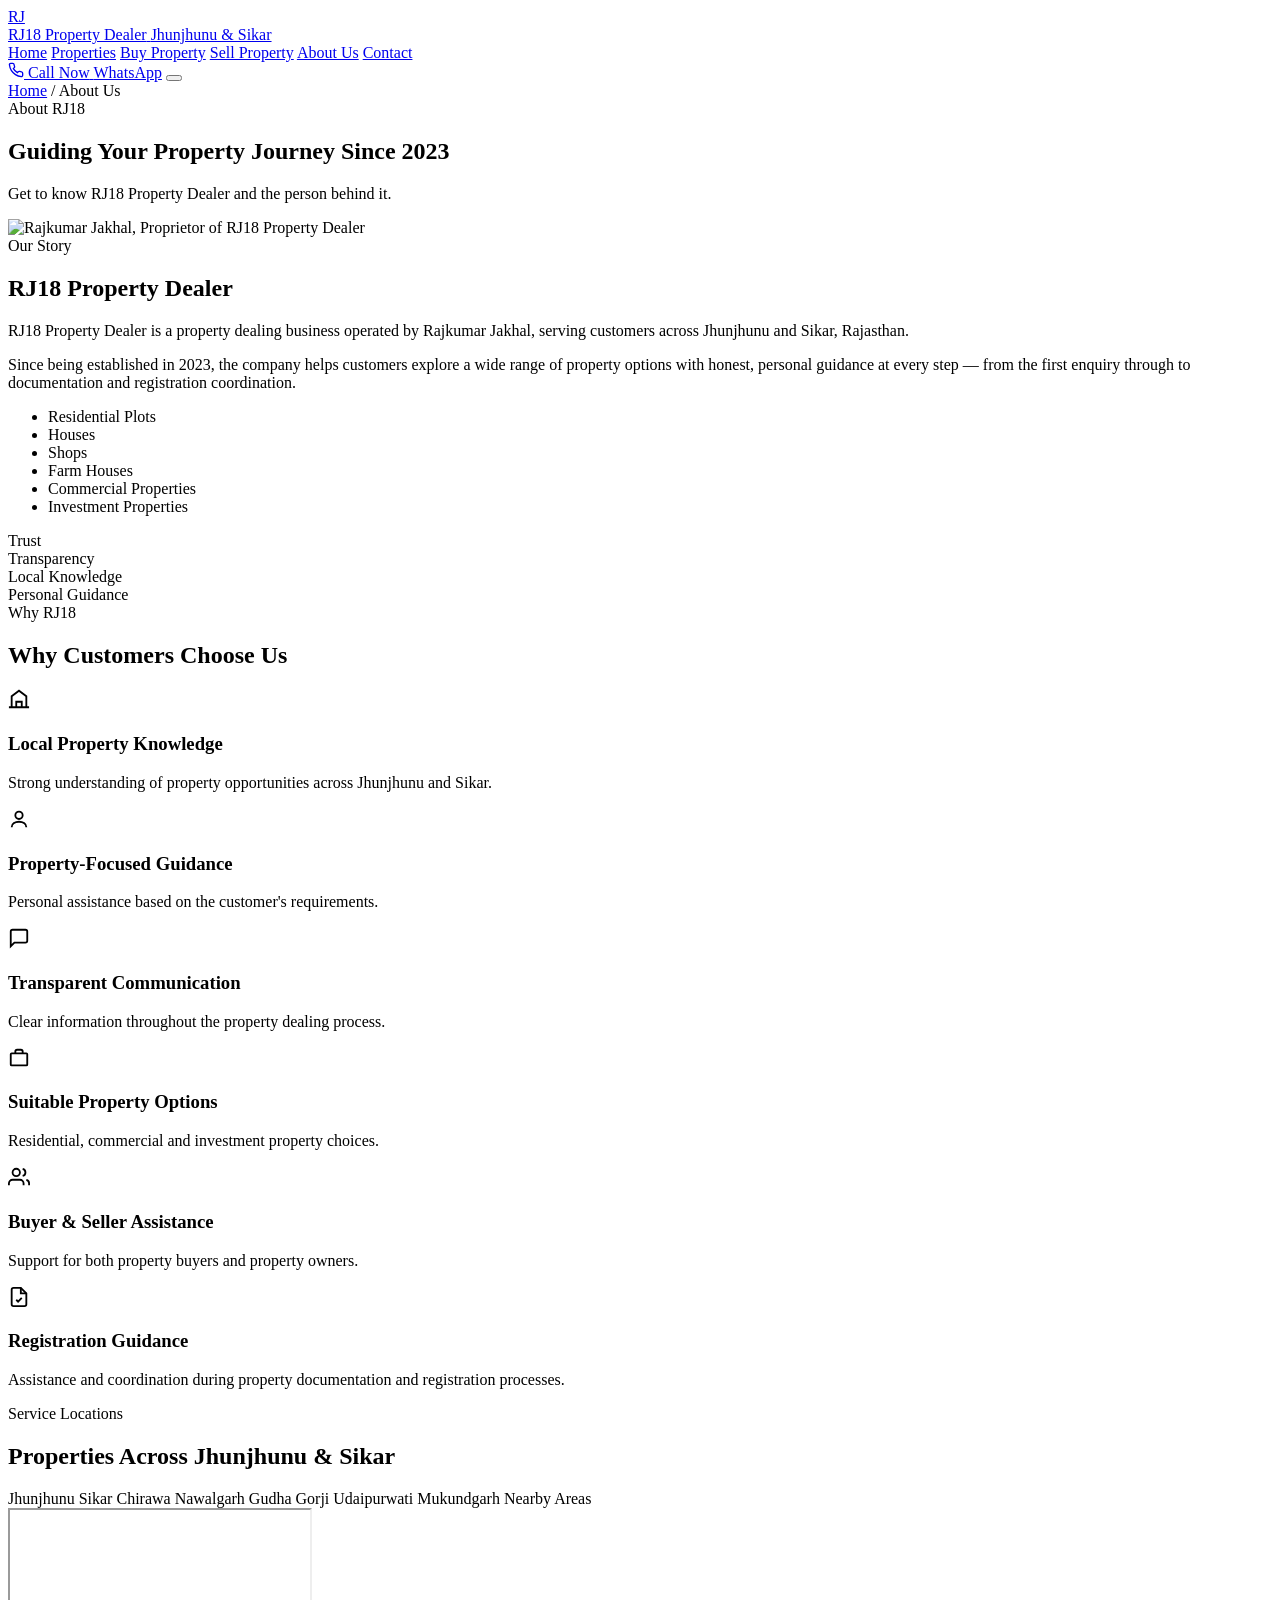
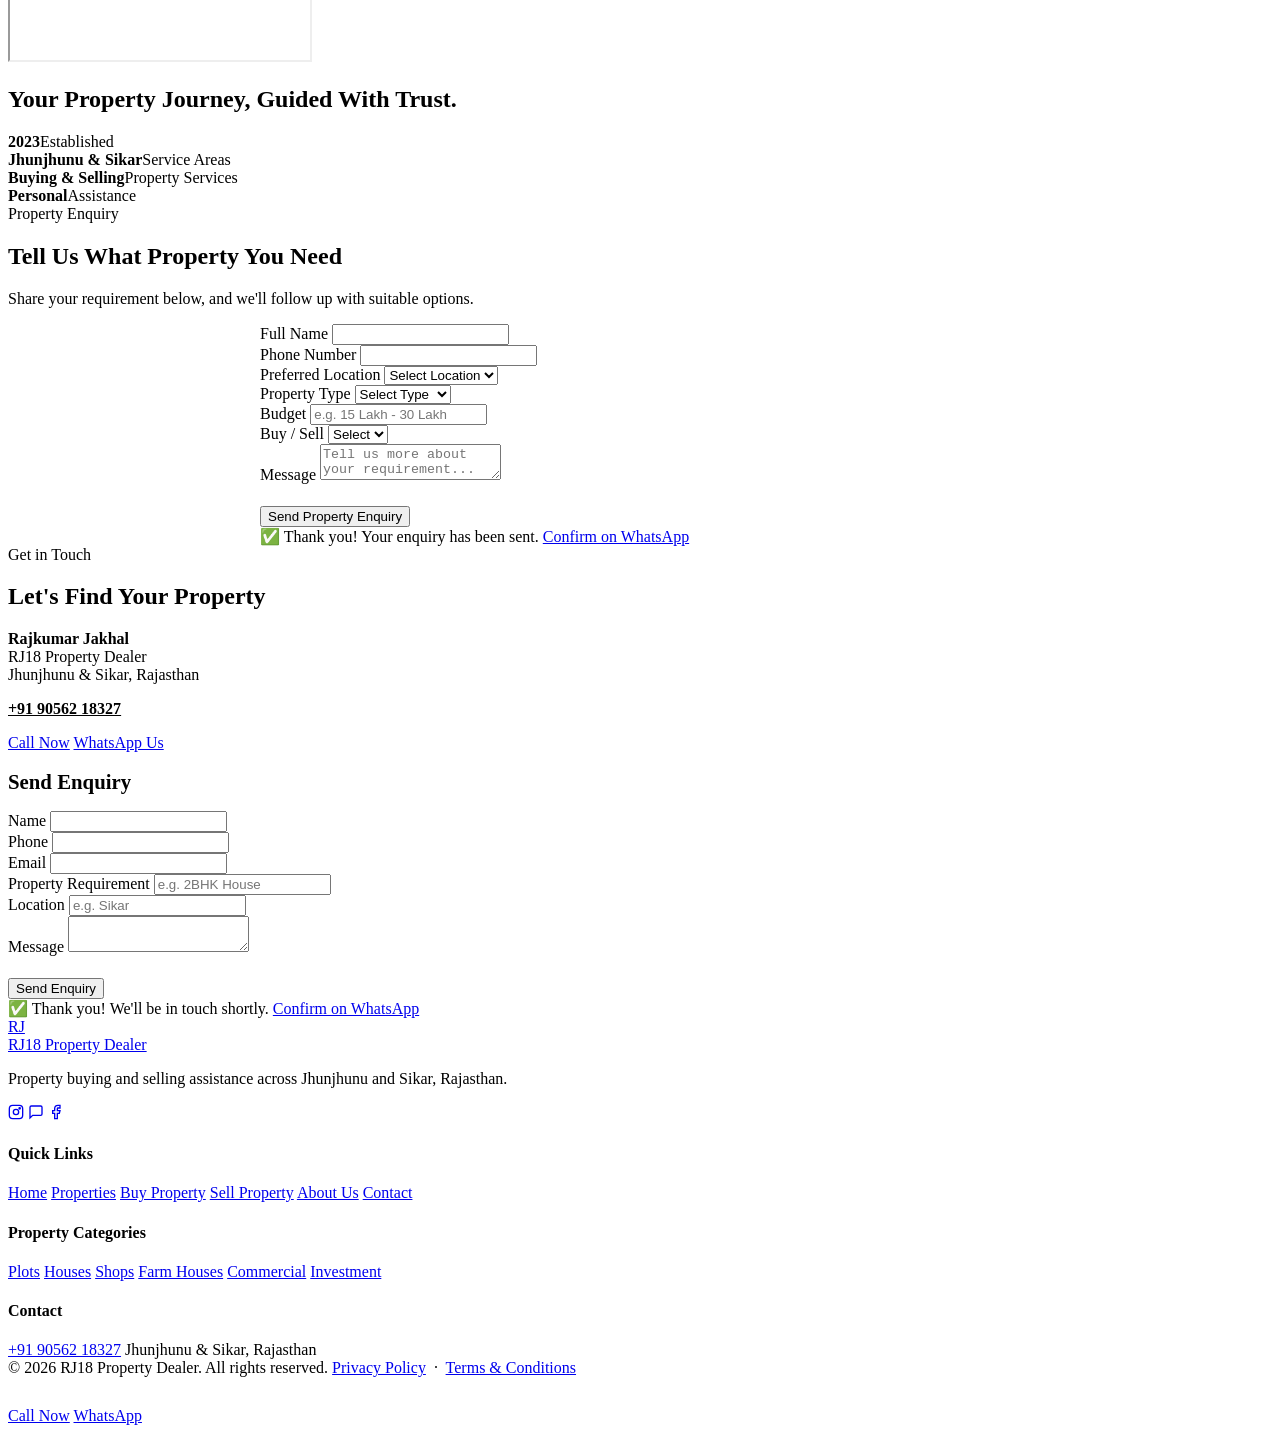
==== commit 8b4b0da0: "Update and rename about-2.html to about.html" ====
--- a/about.html
+++ b/about.html
@@ -3,146 +3,281 @@
 <head>
 <meta charset="UTF-8">
 <meta name="viewport" content="width=device-width, initial-scale=1.0">
-<title>About Us | RJ18 Property Dealer & Work Service</title>
-<meta name="description" content="Learn about RJ18 Property Dealer & Work Service — a trusted real estate dealer serving Jhunjhunu & Sikar, Rajasthan with honesty, legal documentation and best prices.">
-<link rel="canonical" href="https://rj18property.com/about.html">
-<link rel="icon" href="data:image/svg+xml,<svg xmlns=%22http://www.w3.org/2000/svg%22 viewBox=%220 0 100 100%22><rect width=%22100%22 height=%22100%22 rx=%2220%22 fill=%22%230B2F5B%22/><text x=%2250%22 y=%2264%22 font-size=%2242%22 fill=%22%23C8A24A%22 text-anchor=%22middle%22 font-family=%22Georgia%22>R</text></svg>">
+<title>About Us &amp; Contact | RJ18 Property Dealer — Jhunjhunu &amp; Sikar</title>
+<meta name="description" content="Learn about RJ18 Property Dealer, operated by Rajkumar Jakhal, and get in touch for property buying, selling and consultation across Jhunjhunu and Sikar.">
 <link rel="preconnect" href="https://fonts.googleapis.com">
-<link rel="preconnect" href="https://fonts.gstatic.com" crossorigin>
-<link href="https://fonts.googleapis.com/css2?family=Playfair+Display:wght@600;700;800&family=Poppins:wght@300;400;500;600;700&family=Montserrat:wght@500;600;700&display=swap" rel="stylesheet">
+<link href="https://fonts.googleapis.com/css2?family=Playfair+Display:wght@500;600;700&family=Inter:wght@400;500;600;700&display=swap" rel="stylesheet">
 <link rel="stylesheet" href="style.css">
-<link rel="stylesheet" href="animations.css">
 </head>
 <body>
 
-<div class="loader-mark">RJ18</div></div></div>
-<div class="nav-scrim"></div>
-
 <header class="site-header">
-  <div class="container">
+  <div class="header-inner">
     <a href="index.html" class="brand">
-      <span class="brand-mark">R18</span>
-      <span class="brand-text"><strong>RJ18</strong><span>Property Dealer &amp; Work Service</span></span>
+      <div class="brand-mark">RJ</div>
+      <div class="brand-text">
+        <span class="brand-name">RJ18 Property Dealer</span>
+        <span class="brand-sub">Jhunjhunu &amp; Sikar</span>
+      </div>
     </a>
-    <nav class="main-nav">
-      <ul>
-        <li><a href="index.html">Home</a></li>
-        <li><a href="about.html" class="active">About</a></li>
-        <li><a href="properties.html">Properties</a></li>
-        <li><a href="index.html#services">Services</a></li>
-        <li><a href="gallery.html">Gallery</a></li>
-        <li><a href="index.html#testimonials">Testimonials</a></li>
-        <li><a href="contact.html">Contact</a></li>
-      </ul>
+    <nav class="main-nav" id="mainNav">
+      <a href="index.html">Home</a>
+      <a href="properties.html">Properties</a>
+      <a href="buy-property.html">Buy Property</a>
+      <a href="sell-property.html">Sell Property</a>
+      <a href="about.html" class="active">About Us</a>
+      <a href="about.html#contact">Contact</a>
     </nav>
     <div class="header-actions">
-      <a class="icon-btn" data-tel-link href aria-label="Call RJ18"><svg width="18" height="18" viewBox="0 0 24 24" fill="none" stroke="currentColor" stroke-width="2"><path d="M22 16.92v3a2 2 0 0 1-2.18 2 19.79 19.79 0 0 1-8.63-3.07 19.5 19.5 0 0 1-6-6 19.79 19.79 0 0 1-3.07-8.67A2 2 0 0 1 4.11 2h3a2 2 0 0 1 2 1.72c.127.96.362 1.903.7 2.81a2 2 0 0 1-.45 2.11L8.09 9.91a16 16 0 0 0 6 6l1.27-1.27a2 2 0 0 1 2.11-.45c.907.338 1.85.573 2.81.7A2 2 0 0 1 22 16.92z"/></svg></a>
-      <a class="btn btn-gold btn-sm" href="contact.html">Get In Touch</a>
-      <button class="nav-toggle" aria-label="Toggle menu"><span></span><span></span><span></span></button>
+      <a href="#" data-call class="icon-btn call-btn">
+        <svg width="16" height="16" viewBox="0 0 24 24" fill="none" stroke="currentColor" stroke-width="2"><path d="M22 16.92v3a2 2 0 0 1-2.18 2 19.79 19.79 0 0 1-8.63-3.07 19.5 19.5 0 0 1-6-6 19.79 19.79 0 0 1-3.07-8.67A2 2 0 0 1 4.11 2h3a2 2 0 0 1 2 1.72c.127.96.362 1.903.7 2.81a2 2 0 0 1-.45 2.11L8.09 9.91a16 16 0 0 0 6 6l1.27-1.27a2 2 0 0 1 2.11-.45c.907.338 1.85.573 2.81.7A2 2 0 0 1 22 16.92z"/></svg>
+        <span class="call-label">Call Now</span>
+      </a>
+      <a href="#" data-wa class="icon-btn wa-btn">WhatsApp</a>
+      <button class="menu-toggle" id="menuToggle" aria-label="Toggle menu" aria-expanded="false"><span></span><span></span><span></span></button>
     </div>
   </div>
 </header>
 
-<section class="hero hero-page-header">
-  <div class="hero-bg" style="background-image:linear-gradient(180deg, rgba(7,31,63,0.6) 0%, rgba(7,31,63,0.85) 60%, rgba(7,31,63,0.98) 100%), url('https://images.unsplash.com/photo-1592595896616-c37162298647?q=80&w=2000&auto=format&fit=crop');"></div>
-  <div class="hero-grid"></div>
-  <div class="container hero-content">
-    <div class="eyebrow">Our Story</div>
-    <h1>About RJ18 Property Dealer &amp; Work Service</h1>
-    <div class="breadcrumb"><a href="index.html">Home</a><span>/</span>About</div>
-  </div>
-</section>
-
+<section class="page-hero" style="background-image:url('https://images.unsplash.com/photo-1592595896616-c37162298647?auto=format&fit=crop&w=1800&q=80');">
+  <div class="container">
+    <div class="breadcrumb"><a href="index.html">Home</a> / About Us</div>
+    <span class="eyebrow">About RJ18</span>
+    <h1>Guiding Your Property Journey Since 2023</h1>
+    <p>Get to know RJ18 Property Dealer and the person behind it.</p>
+  </div>
+</section>
+
+<!-- ===================== ABOUT SPLIT ===================== -->
 <section class="section">
-  <div class="container split-block">
-    <div data-reveal="left">
-      <div class="owner-frame">
-        <img src="https://images.unsplash.com/photo-1560250097-0b93528c311a?q=80&w=900&auto=format&fit=crop" alt="Founder of RJ18 Property Dealer & Work Service">
-      </div>
-    </div>
-    <div data-reveal="right">
-      <div class="eyebrow">Who We Are</div>
-      <h2>A Decade of Trusted Property Deals in Jhunjhunu &amp; Sikar</h2>
-      <p style="color:var(--text-muted); font-size:1.02rem;">
-        RJ18 Property Dealer &amp; Work Service was founded on a simple idea — that buying or selling a
-        property should feel safe, clear and fair. What began as a small local dealership has grown into
-        one of the most trusted property names across Jhunjhunu and Sikar, built entirely on referrals from
-        happy clients.
-      </p>
-      <p style="color:var(--text-muted); font-size:1.02rem; margin-top:14px;">
-        Every plot, house or commercial space we list is personally verified for legal clarity before it
-        reaches a client. Our consultants know these localities street by street — which helps you make a
-        decision with confidence, not guesswork.
-      </p>
-      <ul class="value-list">
-        <li><span class="check">✓</span> Complete transparency on pricing and paperwork</li>
-        <li><span class="check">✓</span> Experienced consultants with deep local knowledge</li>
-        <li><span class="check">✓</span> In-house documentation &amp; registration support</li>
-        <li><span class="check">✓</span> Long-term relationships built on honesty, not one-time sales</li>
+  <div class="container about-split">
+    <div class="about-photo reveal">
+      <img src="https://images.unsplash.com/photo-1560250097-0b93528c311a?auto=format&fit=crop&w=700&q=80" alt="Rajkumar Jakhal, Proprietor of RJ18 Property Dealer">
+    </div>
+    <div class="about-copy reveal">
+      <span class="eyebrow">Our Story</span>
+      <h2>RJ18 Property Dealer</h2>
+      <p>RJ18 Property Dealer is a property dealing business operated by Rajkumar Jakhal, serving customers across Jhunjhunu and Sikar, Rajasthan.</p>
+      <p>Since being established in 2023, the company helps customers explore a wide range of property options with honest, personal guidance at every step — from the first enquiry through to documentation and registration coordination.</p>
+      <ul class="about-list">
+        <li>Residential Plots</li>
+        <li>Houses</li>
+        <li>Shops</li>
+        <li>Farm Houses</li>
+        <li>Commercial Properties</li>
+        <li>Investment Properties</li>
       </ul>
-      <a href="contact.html" class="btn btn-navy mt-40">Talk To Our Team</a>
-    </div>
-  </div>
-</section>
-
-<div class="container stats-bar" data-reveal="fade">
-  <div class="stats-card"></div>
-</div>
-
-<section class="section" id="team">
-  <div class="container">
-    <div class="section-head center">
-      <div class="eyebrow">Meet The Team</div>
-      <h2>Your Property Consultants</h2>
-      <p>Local experts who guide you personally from the first visit to final registration.</p>
-    </div>
-    <div class="consultant-grid">
-      <div class="consultant-card" data-reveal data-reveal-delay="1">
-        <img src="https://images.unsplash.com/photo-1560250097-0b93528c311a?q=80&w=500&auto=format&fit=crop" alt="Founder & Chief Consultant">
-        <h4>Rajendra Jangid</h4>
-        <span>Founder &amp; Chief Consultant</span>
-      </div>
-      <div class="consultant-card" data-reveal data-reveal-delay="2">
-        <img src="https://images.unsplash.com/photo-1633332755192-727a05c4013d?q=80&w=500&auto=format&fit=crop" alt="Senior Property Consultant">
-        <h4>Deepak Sharma</h4>
-        <span>Senior Property Consultant</span>
-      </div>
-      <div class="consultant-card" data-reveal data-reveal-delay="3">
-        <img src="https://images.unsplash.com/photo-1573497019940-1c28c88b4f3e?q=80&w=500&auto=format&fit=crop" alt="Documentation & Legal Head">
-        <h4>Priya Kanwar</h4>
-        <span>Documentation &amp; Legal Head</span>
-      </div>
-    </div>
-  </div>
-</section>
-
-<section class="section section--navy">
-  <div class="container">
-    <div class="section-head center">
-      <div class="eyebrow">Why RJ18</div>
-      <h2>Why Choose Us</h2>
-    </div>
-    <div class="why-grid" data-why-grid></div>
-  </div>
-</section>
-
-<section class="section section--alt">
-  <div class="container">
-    <div class="section-head center">
-      <div class="eyebrow">How It Works</div>
-      <h2>Our Simple Process</h2>
-    </div>
-    <div class="timeline" data-process-timeline></div>
-  </div>
-</section>
-
-<section class="cta-banner">
-  <div class="container">
-    <h2>Need Your Dream Property?</h2>
-    <p>Talk to our consultants today — site visits available across Jhunjhunu &amp; Sikar.</p>
-    <div class="cta-actions">
-      <a data-tel-link href class="btn btn-gold">Call Now</a>
-      <a data-wa-link href target="_blank" rel="noopener" class="btn btn-outline">WhatsApp Us</a>
+      <div class="about-values">
+        <div>Trust</div><div>Transparency</div><div>Local Knowledge</div><div>Personal Guidance</div>
+      </div>
+    </div>
+  </div>
+</section>
+
+<!-- ===================== WHY CHOOSE RJ18 ===================== -->
+<section class="section" style="background:var(--white);">
+  <div class="container">
+    <div class="section-head center reveal">
+      <span class="eyebrow">Why RJ18</span>
+      <h2>Why Customers Choose Us</h2>
+    </div>
+    <div class="features-grid">
+      <div class="feature-card reveal">
+        <div class="feature-icon"><svg width="22" height="22" viewBox="0 0 24 24" fill="none" stroke="currentColor" stroke-width="2"><path d="M1 21h22M4 21V9l8-6 8 6v12M9 21v-6h6v6"/></svg></div>
+        <h3>Local Property Knowledge</h3>
+        <p>Strong understanding of property opportunities across Jhunjhunu and Sikar.</p>
+      </div>
+      <div class="feature-card reveal">
+        <div class="feature-icon"><svg width="22" height="22" viewBox="0 0 24 24" fill="none" stroke="currentColor" stroke-width="2"><circle cx="12" cy="8" r="4"/><path d="M4 21c0-4 4-6 8-6s8 2 8 6"/></svg></div>
+        <h3>Property-Focused Guidance</h3>
+        <p>Personal assistance based on the customer's requirements.</p>
+      </div>
+      <div class="feature-card reveal">
+        <div class="feature-icon"><svg width="22" height="22" viewBox="0 0 24 24" fill="none" stroke="currentColor" stroke-width="2"><path d="M21 15a2 2 0 0 1-2 2H7l-4 4V5a2 2 0 0 1 2-2h14a2 2 0 0 1 2 2z"/></svg></div>
+        <h3>Transparent Communication</h3>
+        <p>Clear information throughout the property dealing process.</p>
+      </div>
+      <div class="feature-card reveal">
+        <div class="feature-icon"><svg width="22" height="22" viewBox="0 0 24 24" fill="none" stroke="currentColor" stroke-width="2"><rect x="3" y="7" width="18" height="13" rx="1"/><path d="M8 7V5a2 2 0 0 1 2-2h4a2 2 0 0 1 2 2v2"/></svg></div>
+        <h3>Suitable Property Options</h3>
+        <p>Residential, commercial and investment property choices.</p>
+      </div>
+      <div class="feature-card reveal">
+        <div class="feature-icon"><svg width="22" height="22" viewBox="0 0 24 24" fill="none" stroke="currentColor" stroke-width="2"><path d="M17 21v-2a4 4 0 0 0-4-4H5a4 4 0 0 0-4 4v2"/><circle cx="9" cy="7" r="4"/><path d="M23 21v-2a4 4 0 0 0-3-3.87M16 3.13a4 4 0 0 1 0 7.75"/></svg></div>
+        <h3>Buyer &amp; Seller Assistance</h3>
+        <p>Support for both property buyers and property owners.</p>
+      </div>
+      <div class="feature-card reveal">
+        <div class="feature-icon"><svg width="22" height="22" viewBox="0 0 24 24" fill="none" stroke="currentColor" stroke-width="2"><path d="M14 2H6a2 2 0 0 0-2 2v16a2 2 0 0 0 2 2h12a2 2 0 0 0 2-2V8z"/><path d="M14 2v6h6M9 15l2 2 4-4"/></svg></div>
+        <h3>Registration Guidance</h3>
+        <p>Assistance and coordination during property documentation and registration processes.</p>
+      </div>
+    </div>
+  </div>
+</section>
+
+<!-- ===================== SERVICE LOCATIONS ===================== -->
+<section class="section">
+  <div class="container">
+    <div class="section-head reveal">
+      <span class="eyebrow">Service Locations</span>
+      <h2>Properties Across Jhunjhunu &amp; Sikar</h2>
+    </div>
+    <div class="locations-wrap">
+      <div class="location-chips reveal">
+        <span class="location-chip">Jhunjhunu</span>
+        <span class="location-chip">Sikar</span>
+        <span class="location-chip">Chirawa</span>
+        <span class="location-chip">Nawalgarh</span>
+        <span class="location-chip">Gudha Gorji</span>
+        <span class="location-chip">Udaipurwati</span>
+        <span class="location-chip">Mukundgarh</span>
+        <span class="location-chip">Nearby Areas</span>
+      </div>
+      <div class="map-embed reveal">
+        <iframe src="https://www.google.com/maps?q=Jhunjhunu,Rajasthan&output=embed" loading="lazy" referrerpolicy="no-referrer-when-downgrade" title="RJ18 Property Dealer service area map"></iframe>
+      </div>
+    </div>
+  </div>
+</section>
+
+<!-- ===================== TRUST STRIP ===================== -->
+<section class="trust-strip">
+  <div class="container">
+    <h2 class="reveal">Your Property Journey, Guided With Trust.</h2>
+    <div class="trust-facts">
+      <div class="trust-fact reveal"><strong>2023</strong><span>Established</span></div>
+      <div class="trust-fact reveal"><strong>Jhunjhunu &amp; Sikar</strong><span>Service Areas</span></div>
+      <div class="trust-fact reveal"><strong>Buying &amp; Selling</strong><span>Property Services</span></div>
+      <div class="trust-fact reveal"><strong>Personal</strong><span>Assistance</span></div>
+    </div>
+  </div>
+</section>
+
+<!-- ===================== PROPERTY ENQUIRY ===================== -->
+<section class="section" style="background:var(--white);">
+  <div class="container">
+    <div class="section-head center reveal">
+      <span class="eyebrow">Property Enquiry</span>
+      <h2>Tell Us What Property You Need</h2>
+      <p>Share your requirement below, and we'll follow up with suitable options.</p>
+    </div>
+    <div class="reveal" style="max-width:760px; margin:0 auto;">
+      <div class="form-card">
+        <form data-form="enquiry">
+          <div class="form-grid">
+            <div>
+              <label for="e-name">Full Name</label>
+              <input type="text" id="e-name" name="name" required>
+            </div>
+            <div>
+              <label for="e-phone">Phone Number</label>
+              <input type="tel" id="e-phone" name="phone" pattern="[0-9+\s-]{7,15}" required>
+            </div>
+            <div>
+              <label for="e-location">Preferred Location</label>
+              <select id="e-location" name="location">
+                <option value="">Select Location</option>
+                <option>Jhunjhunu</option>
+                <option>Sikar</option>
+                <option>Chirawa</option>
+                <option>Nawalgarh</option>
+                <option>Gudha Gorji</option>
+                <option>Udaipurwati</option>
+                <option>Mukundgarh</option>
+              </select>
+            </div>
+            <div>
+              <label for="e-type">Property Type</label>
+              <select id="e-type" name="propertyType">
+                <option value="">Select Type</option>
+                <option>Plot</option>
+                <option>House</option>
+                <option>Shop</option>
+                <option>Farm House</option>
+                <option>Commercial</option>
+                <option>Investment</option>
+              </select>
+            </div>
+            <div>
+              <label for="e-budget">Budget</label>
+              <input type="text" id="e-budget" name="budget" placeholder="e.g. 15 Lakh - 30 Lakh">
+            </div>
+            <div>
+              <label for="e-purpose">Buy / Sell</label>
+              <select id="e-purpose" name="purpose">
+                <option value="">Select</option>
+                <option>Buy</option>
+                <option>Sell</option>
+              </select>
+            </div>
+            <div class="full">
+              <label for="e-message">Message</label>
+              <textarea id="e-message" name="message" placeholder="Tell us more about your requirement..."></textarea>
+            </div>
+          </div>
+          <button type="submit" class="btn btn-primary btn-block" style="margin-top:22px;">Send Property Enquiry</button>
+        </form>
+        <div class="form-success">
+          <span>✅ Thank you! Your enquiry has been sent.</span>
+          <a href="#" data-wa-submit target="_blank" rel="noopener" class="btn btn-sm btn-wa">Confirm on WhatsApp</a>
+        </div>
+      </div>
+    </div>
+  </div>
+</section>
+
+<!-- ===================== CONTACT ===================== -->
+<section class="section" id="contact">
+  <div class="container split-panel">
+    <div class="split-copy reveal">
+      <span class="eyebrow">Get in Touch</span>
+      <h2>Let's Find Your Property</h2>
+      <p><strong>Rajkumar Jakhal</strong><br>RJ18 Property Dealer<br>Jhunjhunu &amp; Sikar, Rajasthan</p>
+      <p><a href="#" data-call style="color:var(--olive-dark); font-weight:600;">+91 90562 18327</a></p>
+      <div class="hero-actions" style="margin-top:10px;">
+        <a href="#" data-call class="btn btn-outline">Call Now</a>
+        <a href="#" data-wa class="btn btn-wa">WhatsApp Us</a>
+      </div>
+    </div>
+
+    <div class="reveal">
+      <div class="form-card">
+        <h2 style="font-size:1.3rem;">Send Enquiry</h2>
+        <form data-form="contact">
+          <div class="form-grid">
+            <div>
+              <label for="c-name">Name</label>
+              <input type="text" id="c-name" name="name" required>
+            </div>
+            <div>
+              <label for="c-phone">Phone</label>
+              <input type="tel" id="c-phone" name="phone" pattern="[0-9+\s-]{7,15}" required>
+            </div>
+            <div class="full">
+              <label for="c-email">Email</label>
+              <input type="email" id="c-email" name="email">
+            </div>
+            <div>
+              <label for="c-requirement">Property Requirement</label>
+              <input type="text" id="c-requirement" name="requirement" placeholder="e.g. 2BHK House">
+            </div>
+            <div>
+              <label for="c-location">Location</label>
+              <input type="text" id="c-location" name="location" placeholder="e.g. Sikar">
+            </div>
+            <div class="full">
+              <label for="c-message">Message</label>
+              <textarea id="c-message" name="message"></textarea>
+            </div>
+          </div>
+          <button type="submit" class="btn btn-primary btn-block" style="margin-top:22px;">Send Enquiry</button>
+        </form>
+        <div class="form-success">
+          <span>✅ Thank you! We'll be in touch shortly.</span>
+          <a href="#" data-wa-submit target="_blank" rel="noopener" class="btn btn-sm btn-wa">Confirm on WhatsApp</a>
+        </div>
+      </div>
     </div>
   </div>
 </section>
@@ -151,59 +286,56 @@
   <div class="container">
     <div class="footer-grid">
       <div class="footer-brand">
-        <div class="brand">
-          <span class="brand-mark">R18</span>
-          <span class="brand-text"><strong>RJ18</strong><span>Property Dealer &amp; Work Service</span></span>
-        </div>
-        <p data-biz="tagline"></p>
+        <a href="index.html" class="brand">
+          <div class="brand-mark">RJ</div>
+          <div class="brand-text"><span class="brand-name">RJ18 Property Dealer</span></div>
+        </a>
+        <p>Property buying and selling assistance across Jhunjhunu and Sikar, Rajasthan.</p>
         <div class="footer-social">
-          <a href="#" aria-label="Facebook">f</a>
-          <a href="#" aria-label="Instagram">i</a>
-          <a href="#" aria-label="YouTube">y</a>
+          <a href="#" aria-label="Instagram"><svg width="16" height="16" viewBox="0 0 24 24" fill="none" stroke="currentColor" stroke-width="2"><rect x="2" y="2" width="20" height="20" rx="5"/><circle cx="12" cy="12" r="4"/><circle cx="17.5" cy="6.5" r="1"/></svg></a>
+          <a href="#" data-wa aria-label="WhatsApp"><svg width="16" height="16" viewBox="0 0 24 24" fill="none" stroke="currentColor" stroke-width="2"><path d="M21 15a2 2 0 0 1-2 2H7l-4 4V5a2 2 0 0 1 2-2h14a2 2 0 0 1 2 2z"/></svg></a>
+          <a href="#" aria-label="Facebook"><svg width="16" height="16" viewBox="0 0 24 24" fill="none" stroke="currentColor" stroke-width="2"><path d="M18 2h-3a5 5 0 0 0-5 5v3H7v4h3v8h4v-8h3l1-4h-4V7a1 1 0 0 1 1-1h3z"/></svg></a>
         </div>
       </div>
       <div class="footer-col">
         <h4>Quick Links</h4>
-        <ul>
-          <li><a href="index.html">Home</a></li>
-          <li><a href="about.html">About Us</a></li>
-          <li><a href="properties.html">Properties</a></li>
-          <li><a href="gallery.html">Gallery</a></li>
-          <li><a href="contact.html">Contact</a></li>
-        </ul>
+        <a href="index.html">Home</a>
+        <a href="properties.html">Properties</a>
+        <a href="buy-property.html">Buy Property</a>
+        <a href="sell-property.html">Sell Property</a>
+        <a href="about.html">About Us</a>
+        <a href="about.html#contact">Contact</a>
       </div>
       <div class="footer-col">
-        <h4>Services</h4>
-        <ul>
-          <li><a href="index.html#services">Residential Plots</a></li>
-          <li><a href="index.html#services">Commercial Plots</a></li>
-          <li><a href="index.html#services">Farm Houses</a></li>
-          <li><a href="index.html#services">Documentation</a></li>
-        </ul>
+        <h4>Property Categories</h4>
+        <a href="properties.html?propertyType=plot">Plots</a>
+        <a href="properties.html?propertyType=house">Houses</a>
+        <a href="properties.html?propertyType=shop">Shops</a>
+        <a href="properties.html?propertyType=farmhouse">Farm Houses</a>
+        <a href="properties.html?propertyType=commercial">Commercial</a>
+        <a href="properties.html?propertyType=investment">Investment</a>
       </div>
       <div class="footer-col">
         <h4>Contact</h4>
-        <ul>
-          <li><a data-tel-link href data-biz="phone"></a></li>
-          <li><a data-mail-link href data-biz="email"></a></li>
-          <li><span data-biz="address" style="display:block;"></span></li>
-        </ul>
+        <a href="#" data-call>+91 90562 18327</a>
+        <span>Jhunjhunu &amp; Sikar, Rajasthan</span>
       </div>
     </div>
     <div class="footer-bottom">
-      <span>© <span data-year></span> RJ18 Property Dealer &amp; Work Service. All rights reserved.</span>
-      <span>Designed with trust, for Jhunjhunu &amp; Sikar.</span>
+      <span>&copy; <span data-year></span> RJ18 Property Dealer. All rights reserved.</span>
+      <span><a href="#">Privacy Policy</a> &nbsp;&middot;&nbsp; <a href="#">Terms &amp; Conditions</a></span>
     </div>
   </div>
 </footer>
 
-<div class="float-stack">
-  <button class="float-btn float-top" aria-label="Back to top">↑</button>
-  <a data-tel-link href class="float-btn float-call" aria-label="Call now">📞</a>
-  <a data-wa-link href target="_blank" rel="noopener" class="float-btn float-whatsapp" aria-label="WhatsApp"><span class="pulse-ring"></span>🟢</a>
+<a href="#" data-wa class="float-wa" aria-label="Chat on WhatsApp">
+  <svg width="26" height="26" viewBox="0 0 24 24" fill="none" stroke="white" stroke-width="2"><path d="M21 15a2 2 0 0 1-2 2H7l-4 4V5a2 2 0 0 1 2-2h14a2 2 0 0 1 2 2z"/></svg>
+</a>
+<div class="mobile-call-bar">
+  <a href="#" data-call class="m-call">Call Now</a>
+  <a href="#" data-wa class="m-wa">WhatsApp</a>
 </div>
 
-<script src="config.js"></script>
-<script src="main.js"></script>
+<script src="script.js"></script>
 </body>
 </html>
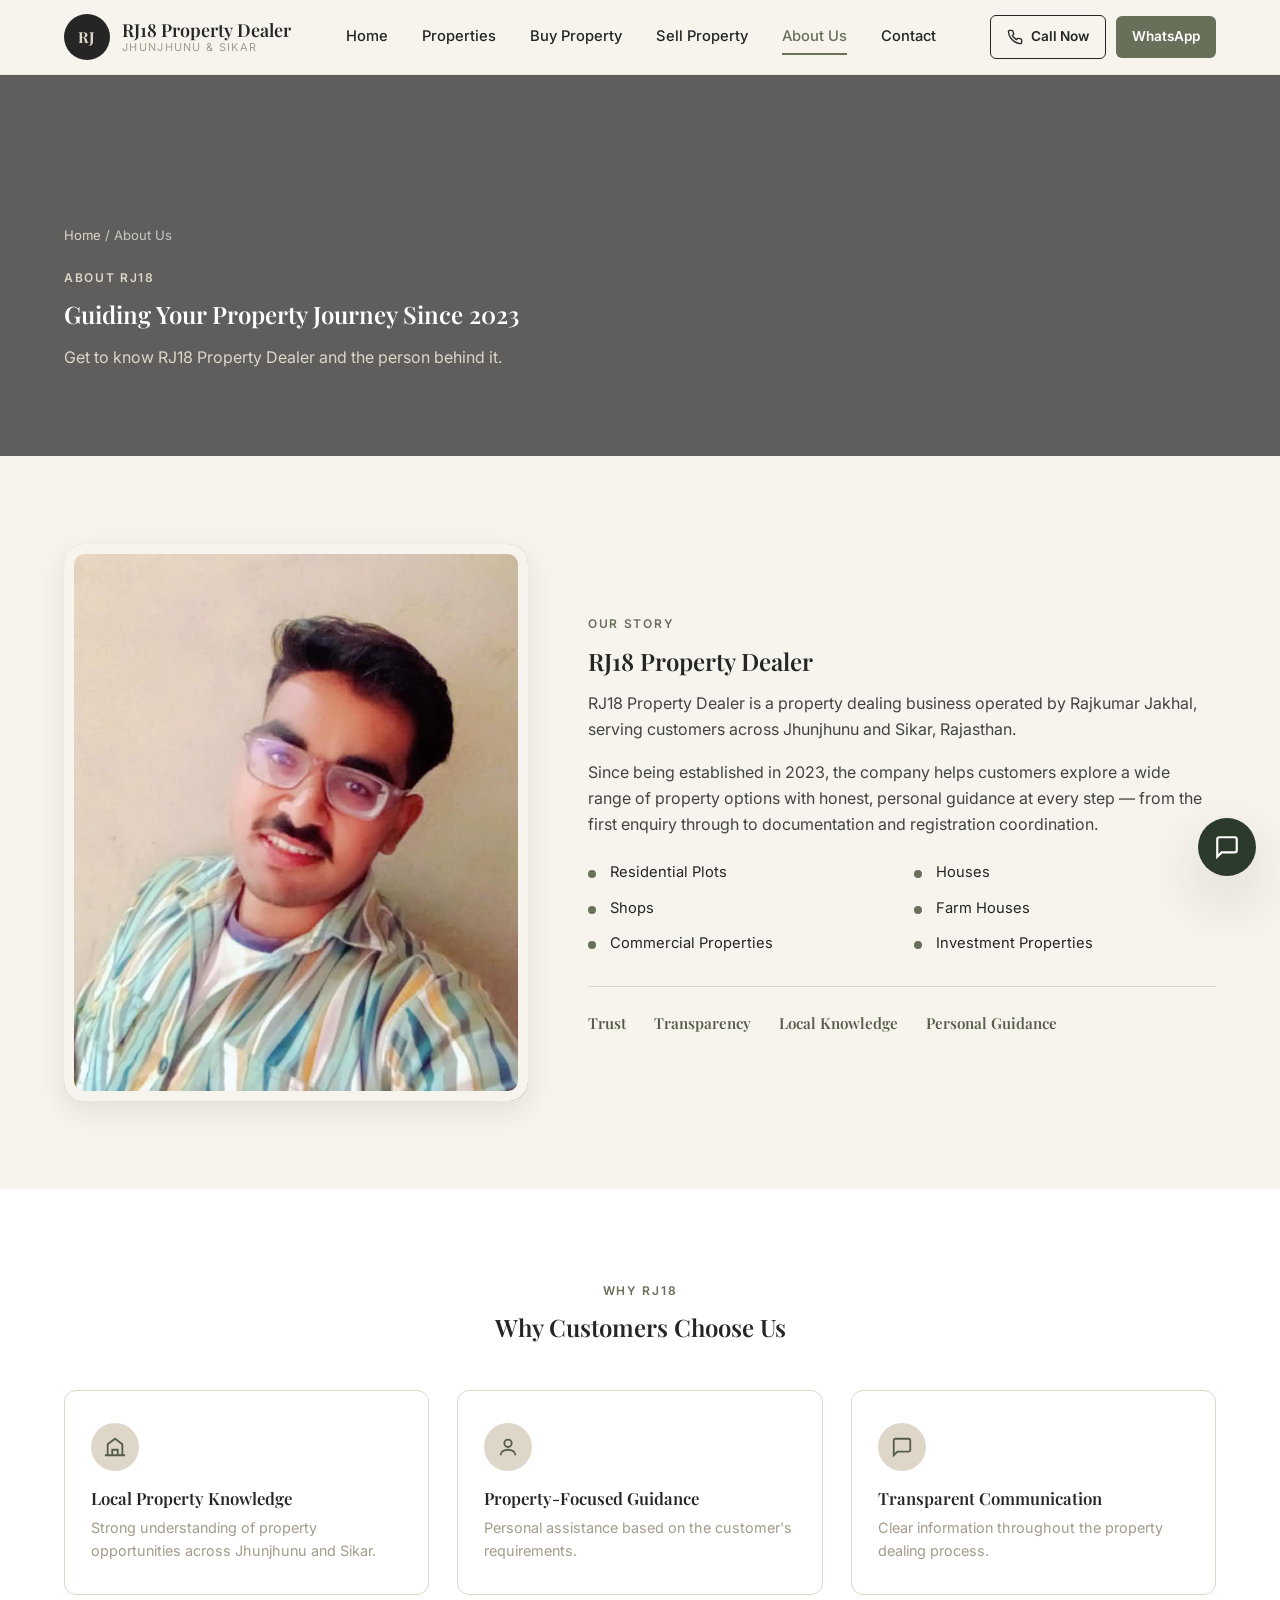
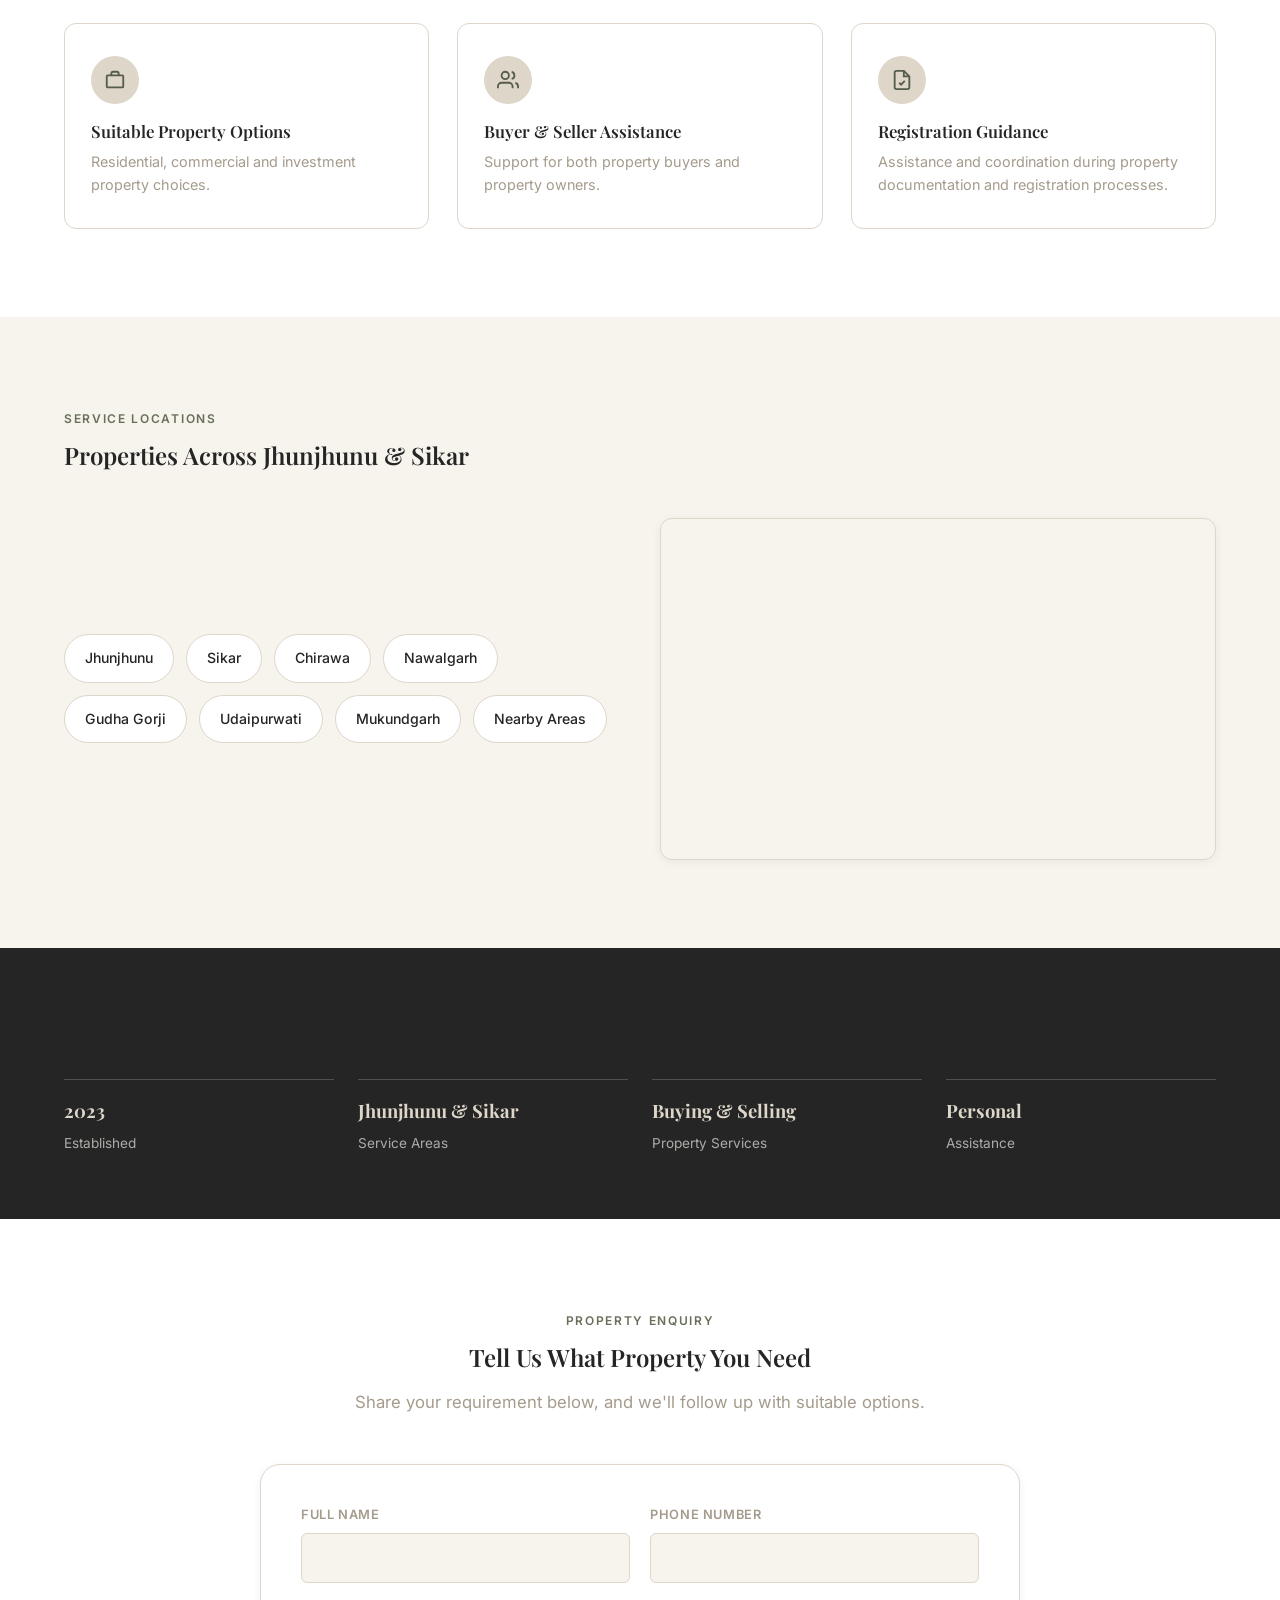
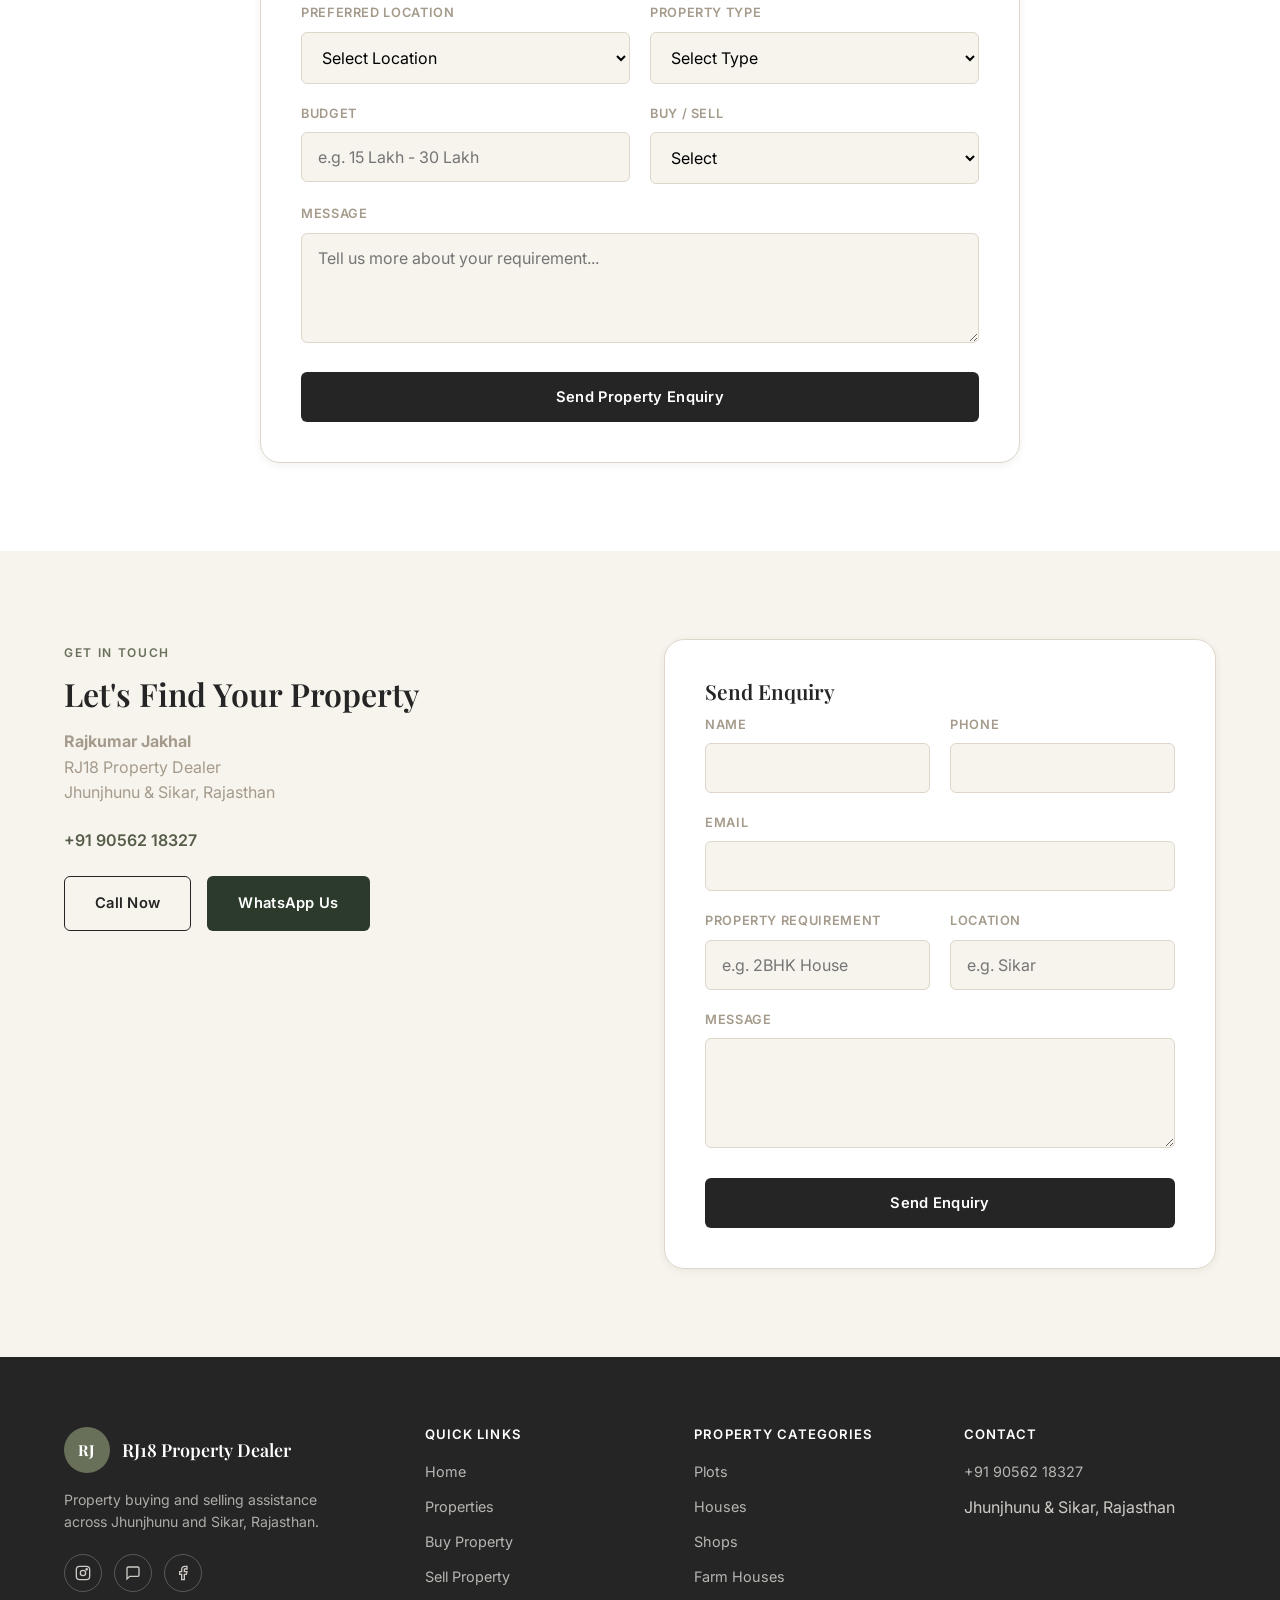
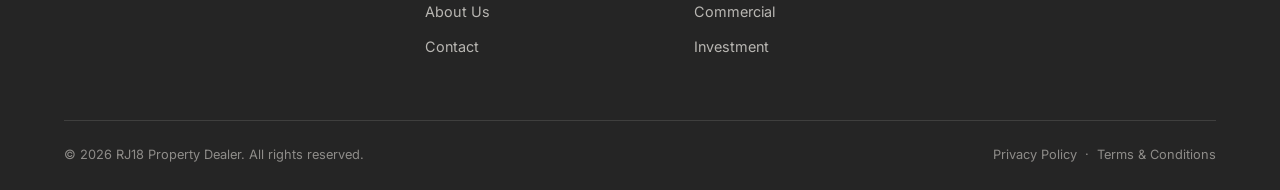
==== commit ea9c5149: "Update about photo source in about.html" ====
--- a/about.html
+++ b/about.html
@@ -7,7 +7,7 @@
 <meta name="description" content="Learn about RJ18 Property Dealer, operated by Rajkumar Jakhal, and get in touch for property buying, selling and consultation across Jhunjhunu and Sikar.">
 <link rel="preconnect" href="https://fonts.googleapis.com">
 <link href="https://fonts.googleapis.com/css2?family=Playfair+Display:wght@500;600;700&family=Inter:wght@400;500;600;700&display=swap" rel="stylesheet">
-<link rel="stylesheet" href="style.css">
+<link rel="stylesheet" href="style.css?v=2">
 </head>
 <body>
 
@@ -52,7 +52,7 @@
 <section class="section">
   <div class="container about-split">
     <div class="about-photo reveal">
-      <img src="https://images.unsplash.com/photo-1560250097-0b93528c311a?auto=format&fit=crop&w=700&q=80" alt="Rajkumar Jakhal, Proprietor of RJ18 Property Dealer">
+      <img src="images/rajkumar-jakhal.jpg" alt="Rajkumar Jakhal, Proprietor of RJ18 Property Dealer">
     </div>
     <div class="about-copy reveal">
       <span class="eyebrow">Our Story</span>
@@ -336,6 +336,6 @@
   <a href="#" data-wa class="m-wa">WhatsApp</a>
 </div>
 
-<script src="script.js"></script>
+<script src="script.js?v=2"></script>
 </body>
 </html>
--- a/style.css
+++ b/style.css
@@ -0,0 +1,548 @@
+/* ============================================================
+   RJ18 PROPERTY DEALER — Shared Stylesheet
+   Palette: Ivory / Charcoal / Muted Olive / Warm Beige / Taupe
+   ============================================================ */
+
+:root{
+  --ivory:#F7F4EE;
+  --charcoal:#252525;
+  --olive:#68705A;
+  --olive-dark:#565D49;
+  --beige:#DDD6C9;
+  --taupe:#A59B8C;
+  --white:#FFFFFF;
+
+  --font-display:'Playfair Display', 'DM Serif Display', serif;
+  --font-body:'Inter', 'Manrope', sans-serif;
+
+  --radius-sm:6px;
+  --radius-md:12px;
+  --radius-lg:20px;
+
+  --shadow-sm:0 2px 10px rgba(37,37,37,0.06);
+  --shadow-md:0 10px 30px rgba(37,37,37,0.10);
+  --shadow-lg:0 24px 60px rgba(37,37,37,0.16);
+
+  --ease:cubic-bezier(.22,.61,.36,1);
+  --container:1200px;
+}
+
+*,*::before,*::after{box-sizing:border-box;}
+html{scroll-behavior:smooth;}
+@media (prefers-reduced-motion: reduce){
+  html{scroll-behavior:auto;}
+  *,*::before,*::after{animation-duration:0.01ms !important; animation-iteration-count:1 !important; transition-duration:0.01ms !important; scroll-behavior:auto !important;}
+}
+
+body{
+  margin:0;
+  font-family:var(--font-body);
+  background:var(--ivory);
+  color:var(--charcoal);
+  line-height:1.6;
+  -webkit-font-smoothing:antialiased;
+}
+
+img{max-width:100%; display:block;}
+a{color:inherit; text-decoration:none;}
+ul{margin:0; padding:0; list-style:none;}
+button{font-family:inherit; cursor:pointer;}
+input,select,textarea{font-family:inherit; font-size:1rem;}
+
+h1,h2,h3,h4{
+  font-family:var(--font-display);
+  font-weight:600;
+  line-height:1.15;
+  margin:0 0 .5em;
+  color:var(--charcoal);
+}
+
+.container{
+  width:100%;
+  max-width:var(--container);
+  margin:0 auto;
+  padding:0 24px;
+}
+
+.eyebrow{
+  display:inline-block;
+  font-size:.75rem;
+  letter-spacing:.14em;
+  text-transform:uppercase;
+  color:var(--olive);
+  font-weight:600;
+  margin-bottom:14px;
+}
+
+.section{padding:88px 0;}
+.section-tight{padding:56px 0;}
+.section-head{max-width:640px; margin-bottom:48px;}
+.section-head p{color:var(--taupe); font-size:1.05rem;}
+.section-head.center{margin-left:auto; margin-right:auto; text-align:center;}
+
+/* Focus visibility */
+a:focus-visible, button:focus-visible, input:focus-visible, select:focus-visible, textarea:focus-visible{
+  outline:2px solid var(--olive);
+  outline-offset:3px;
+}
+
+/* ---------- Buttons ---------- */
+.btn{
+  display:inline-flex;
+  align-items:center;
+  justify-content:center;
+  gap:8px;
+  padding:15px 30px;
+  border-radius:var(--radius-sm);
+  font-size:.92rem;
+  font-weight:600;
+  letter-spacing:.02em;
+  border:1px solid transparent;
+  transition:transform .35s var(--ease), background .3s ease, color .3s ease, box-shadow .3s ease;
+  white-space:nowrap;
+}
+.btn-primary{background:var(--charcoal); color:var(--white);}
+.btn-primary:hover{background:var(--olive); transform:translateY(-2px); box-shadow:var(--shadow-md);}
+.btn-outline{background:transparent; color:var(--charcoal); border-color:var(--charcoal);}
+.btn-outline:hover{background:var(--charcoal); color:var(--white); transform:translateY(-2px);}
+.btn-ghost-light{background:rgba(247,244,238,.08); color:var(--white); border-color:rgba(247,244,238,.5);}
+.btn-ghost-light:hover{background:var(--ivory); color:var(--charcoal); transform:translateY(-2px);}
+.btn-olive{background:var(--olive); color:var(--white);}
+.btn-olive:hover{background:var(--olive-dark); transform:translateY(-2px); box-shadow:var(--shadow-md);}
+.btn-wa{background:#2c3a2b; color:var(--white);}
+.btn-wa:hover{background:var(--olive); transform:translateY(-2px);}
+.btn-sm{padding:10px 18px; font-size:.82rem;}
+.btn-block{width:100%;}
+
+/* ============================================================
+   HEADER
+   ============================================================ */
+.site-header{
+  position:sticky; top:0; z-index:100;
+  background:rgba(247,244,238,.92);
+  backdrop-filter:blur(10px);
+  border-bottom:1px solid rgba(37,37,37,.08);
+  transition:box-shadow .3s ease;
+}
+.site-header.scrolled{box-shadow:0 4px 20px rgba(37,37,37,.06);}
+.header-inner{
+  display:flex; align-items:center; justify-content:space-between;
+  padding:14px 24px; max-width:var(--container); margin:0 auto;
+}
+.brand{display:flex; align-items:center; gap:12px;}
+.brand-mark{
+  width:46px; height:46px; border-radius:50%;
+  background:var(--charcoal); color:var(--beige);
+  display:flex; align-items:center; justify-content:center;
+  font-family:var(--font-display); font-weight:700; font-size:.95rem;
+  letter-spacing:.02em; flex-shrink:0;
+}
+.brand-text{display:flex; flex-direction:column; line-height:1.15;}
+.brand-name{font-family:var(--font-display); font-weight:600; font-size:1.12rem; color:var(--charcoal);}
+.brand-sub{font-size:.68rem; letter-spacing:.12em; text-transform:uppercase; color:var(--taupe);}
+
+.main-nav{display:flex; align-items:center; gap:34px;}
+.main-nav a{font-size:.92rem; font-weight:500; color:var(--charcoal); position:relative; padding:4px 0;}
+.main-nav a::after{
+  content:''; position:absolute; left:0; bottom:-2px; width:0; height:1.5px;
+  background:var(--olive); transition:width .3s var(--ease);
+}
+.main-nav a:hover::after, .main-nav a.active::after{width:100%;}
+.main-nav a.active{color:var(--olive);}
+
+.header-actions{display:flex; align-items:center; gap:10px;}
+.icon-btn{
+  display:flex; align-items:center; gap:8px;
+  padding:10px 16px; border-radius:var(--radius-sm);
+  font-size:.85rem; font-weight:600;
+}
+.call-btn{border:1px solid var(--charcoal); color:var(--charcoal);}
+.call-btn:hover{background:var(--charcoal); color:var(--white);}
+.wa-btn{background:var(--olive); color:var(--white);}
+.wa-btn:hover{background:var(--olive-dark);}
+
+.menu-toggle{
+  display:none; flex-direction:column; gap:5px;
+  background:none; border:none; padding:8px;
+}
+.menu-toggle span{width:24px; height:2px; background:var(--charcoal); transition:all .3s ease;}
+.menu-toggle.open span:nth-child(1){transform:translateY(7px) rotate(45deg);}
+.menu-toggle.open span:nth-child(2){opacity:0;}
+.menu-toggle.open span:nth-child(3){transform:translateY(-7px) rotate(-45deg);}
+
+@media (max-width:900px){
+  .header-inner{padding:12px 14px; flex-wrap:nowrap; max-width:100vw;}
+  .main-nav{
+    position:fixed; top:73px; left:0; right:0; bottom:0;
+    min-height:calc(100vh - 73px);
+    background:var(--ivory);
+    flex-direction:column; align-items:flex-start; gap:0;
+    padding:10px 24px 30px;
+    transform:translateX(100%);
+    transition:transform .35s var(--ease);
+    overflow-y:auto;
+    z-index:150;
+  }
+  .main-nav.open{transform:translateX(0);}
+  .main-nav a{width:100%; padding:16px 0; border-bottom:1px solid rgba(37,37,37,.08); font-size:1.05rem;}
+  .menu-toggle{display:flex; flex-shrink:0;}
+  .header-actions{gap:6px; flex-shrink:0;}
+  .header-actions .call-label{display:none;}
+  .header-actions .wa-btn{display:none;}
+  .icon-btn.call-btn{padding:10px; border-radius:50%;}
+  .brand{min-width:0;}
+  .brand-text{min-width:0;}
+  .brand-name{font-size:1rem; white-space:nowrap; overflow:hidden; text-overflow:ellipsis;}
+  .brand-sub{display:none;}
+}
+
+@media (max-width:360px){
+  .brand-name{max-width:120px;}
+}
+
+/* ============================================================
+   HERO
+   ============================================================ */
+.hero{
+  position:relative;
+  min-height:88vh;
+  display:flex; align-items:center;
+  color:var(--white);
+  overflow:hidden;
+}
+.hero-bg{
+  position:absolute; inset:0;
+  background-size:cover; background-position:center;
+  transform:scale(1.06);
+  animation:heroReveal 1.6s var(--ease) forwards;
+}
+@keyframes heroReveal{ to{ transform:scale(1); } }
+.hero-overlay{
+  position:absolute; inset:0;
+  background:linear-gradient(180deg, rgba(37,37,37,.55) 0%, rgba(37,37,37,.72) 65%, rgba(37,37,37,.85) 100%);
+}
+.hero-content{position:relative; z-index:2; max-width:720px; padding:120px 24px 80px;}
+.hero .eyebrow{color:var(--beige);}
+.hero h1{
+  font-size:clamp(2.3rem, 5vw, 3.6rem);
+  color:var(--white);
+  opacity:0; transform:translateY(24px);
+  animation:fadeUp .9s var(--ease) .2s forwards;
+}
+.hero p.lead{
+  font-size:1.15rem; color:var(--beige); max-width:560px; margin-bottom:34px;
+  opacity:0; transform:translateY(24px);
+  animation:fadeUp .9s var(--ease) .4s forwards;
+}
+.hero-actions{
+  display:flex; gap:16px; flex-wrap:wrap; margin-bottom:40px;
+  opacity:0; transform:translateY(24px);
+  animation:fadeUp .9s var(--ease) .55s forwards;
+}
+.hero-trust{
+  font-size:.85rem; letter-spacing:.03em; color:rgba(247,244,238,.75);
+  padding-top:20px; border-top:1px solid rgba(247,244,238,.2);
+  opacity:0; transform:translateY(24px);
+  animation:fadeUp .9s var(--ease) .7s forwards;
+}
+@keyframes fadeUp{ to{opacity:1; transform:translateY(0);} }
+
+/* Page hero (inner pages) */
+.page-hero{
+  position:relative; color:var(--white); padding:150px 0 70px;
+  background-size:cover; background-position:center;
+}
+.page-hero::before{content:''; position:absolute; inset:0; background:rgba(37,37,37,.72);}
+.page-hero .container{position:relative; z-index:2;}
+.page-hero .eyebrow{color:var(--beige);}
+.page-hero h1{color:var(--white); margin-bottom:10px;}
+.page-hero p{color:var(--beige); max-width:560px;}
+.breadcrumb{font-size:.82rem; color:rgba(247,244,238,.7); margin-bottom:18px;}
+.breadcrumb a{color:var(--beige);}
+.breadcrumb a:hover{text-decoration:underline;}
+
+/* ============================================================
+   SEARCH BOX
+   ============================================================ */
+.search-wrap{margin-top:-64px; position:relative; z-index:5;}
+.search-box{
+  background:var(--white);
+  border-radius:var(--radius-lg);
+  box-shadow:var(--shadow-lg);
+  padding:32px;
+  border:1px solid var(--beige);
+}
+.search-box h2{font-size:1.3rem; margin-bottom:22px;}
+.search-grid{
+  display:grid; grid-template-columns:repeat(5, 1fr); gap:16px; align-items:end;
+}
+.field label{display:block; font-size:.78rem; font-weight:600; text-transform:uppercase; letter-spacing:.06em; color:var(--taupe); margin-bottom:8px;}
+.field select, .field input{
+  width:100%; padding:13px 14px; border:1px solid var(--beige); border-radius:var(--radius-sm);
+  background:var(--ivory); color:var(--charcoal); transition:border-color .25s ease;
+}
+.field select:focus, .field input:focus{border-color:var(--olive); outline:none;}
+@media (max-width:1000px){ .search-grid{grid-template-columns:repeat(2,1fr);} }
+@media (max-width:560px){ .search-grid{grid-template-columns:1fr;} .search-box{padding:24px;} }
+
+/* ============================================================
+   CATEGORY GRID
+   ============================================================ */
+.cat-grid{display:grid; grid-template-columns:repeat(3, 1fr); gap:24px;}
+.cat-card{
+  position:relative; border-radius:var(--radius-md); overflow:hidden;
+  aspect-ratio:4/3.1; box-shadow:var(--shadow-sm);
+}
+.cat-card img{width:100%; height:100%; object-fit:cover; transition:transform .6s var(--ease);}
+.cat-card:hover img{transform:scale(1.08);}
+.cat-overlay{
+  position:absolute; inset:0;
+  background:linear-gradient(180deg, transparent 40%, rgba(37,37,37,.82) 100%);
+  display:flex; flex-direction:column; justify-content:flex-end; padding:24px;
+}
+.cat-overlay h3{color:var(--white); font-size:1.15rem; margin-bottom:6px;}
+.cat-overlay p{color:var(--beige); font-size:.88rem; margin:0;}
+@media (max-width:860px){ .cat-grid{grid-template-columns:repeat(2,1fr);} }
+@media (max-width:560px){ .cat-grid{grid-template-columns:1fr;} }
+
+/* ============================================================
+   PROPERTY CARDS
+   ============================================================ */
+.property-grid{display:grid; grid-template-columns:repeat(3, 1fr); gap:28px;}
+.property-card{
+  background:var(--white); border-radius:var(--radius-md); overflow:hidden;
+  border:1px solid var(--beige); box-shadow:var(--shadow-sm);
+  transition:transform .4s var(--ease), box-shadow .4s var(--ease);
+  display:flex; flex-direction:column;
+}
+.property-card:hover{transform:translateY(-6px); box-shadow:var(--shadow-md);}
+.property-media{position:relative; aspect-ratio:4/3; overflow:hidden;}
+.property-media img{width:100%; height:100%; object-fit:cover; transition:transform .6s var(--ease);}
+.property-card:hover .property-media img{transform:scale(1.07);}
+.property-tag{
+  position:absolute; top:14px; left:14px;
+  background:var(--olive); color:var(--white); font-size:.72rem; font-weight:600;
+  padding:6px 12px; border-radius:20px; letter-spacing:.03em;
+}
+.property-tag.status-sold{background:var(--taupe);}
+.property-price-tag{
+  position:absolute; bottom:14px; left:14px;
+  background:rgba(37,37,37,.85); color:var(--white);
+  font-size:.85rem; font-weight:600; padding:6px 12px; border-radius:var(--radius-sm);
+}
+.property-body{padding:22px; display:flex; flex-direction:column; gap:10px; flex:1;}
+.property-body h3{font-size:1.08rem; margin:0;}
+.property-loc{font-size:.85rem; color:var(--taupe); display:flex; align-items:center; gap:6px;}
+.property-meta{
+  display:flex; flex-wrap:wrap; gap:10px 18px; font-size:.82rem; color:var(--charcoal);
+  padding:10px 0; border-top:1px dashed var(--beige); border-bottom:1px dashed var(--beige);
+}
+.property-meta span{color:var(--taupe);}
+.property-desc{font-size:.88rem; color:var(--charcoal); opacity:.85; flex:1;}
+.property-actions{display:flex; gap:10px; margin-top:6px;}
+.property-actions .btn{flex:1; padding:11px 14px; font-size:.82rem;}
+
+@media (max-width:980px){ .property-grid{grid-template-columns:repeat(2,1fr);} }
+@media (max-width:640px){ .property-grid{grid-template-columns:1fr;} }
+
+.section-cta-row{display:flex; justify-content:space-between; align-items:flex-end; flex-wrap:wrap; gap:20px; margin-bottom:48px;}
+
+/* ============================================================
+   WHY CHOOSE / FEATURES
+   ============================================================ */
+.features-grid{display:grid; grid-template-columns:repeat(3, 1fr); gap:28px;}
+.feature-card{
+  background:var(--white); border:1px solid var(--beige); border-radius:var(--radius-md);
+  padding:32px 26px; transition:transform .35s var(--ease), box-shadow .35s var(--ease), border-color .35s ease;
+}
+.feature-card:hover{transform:translateY(-5px); box-shadow:var(--shadow-md); border-color:var(--olive);}
+.feature-icon{
+  width:48px; height:48px; border-radius:50%; background:var(--beige);
+  display:flex; align-items:center; justify-content:center; margin-bottom:18px;
+  color:var(--olive-dark);
+}
+.feature-card h3{font-size:1.05rem; margin-bottom:8px;}
+.feature-card p{font-size:.9rem; color:var(--taupe); margin:0;}
+@media (max-width:900px){ .features-grid{grid-template-columns:repeat(2,1fr);} }
+@media (max-width:560px){ .features-grid{grid-template-columns:1fr;} }
+
+/* ============================================================
+   ABOUT SPLIT
+   ============================================================ */
+.about-split{display:grid; grid-template-columns:.85fr 1.15fr; gap:60px; align-items:center;}
+.about-photo{border-radius:var(--radius-lg); overflow:hidden; aspect-ratio:3/3.6; box-shadow:var(--shadow-md); position:relative;}
+.about-photo img{width:100%; height:100%; object-fit:cover;}
+.about-photo::after{
+  content:''; position:absolute; inset:0; border:1px solid var(--beige); border-radius:var(--radius-lg);
+  outline:10px solid var(--ivory); outline-offset:-10px;
+}
+.about-copy .eyebrow{color:var(--olive);}
+.about-copy p{color:var(--charcoal); opacity:.85; margin-bottom:18px;}
+.about-list{display:grid; grid-template-columns:repeat(2,1fr); gap:12px 24px; margin:24px 0 30px;}
+.about-list li{
+  font-size:.92rem; padding-left:22px; position:relative; color:var(--charcoal);
+}
+.about-list li::before{
+  content:''; position:absolute; left:0; top:9px; width:8px; height:8px; border-radius:50%; background:var(--olive);
+}
+.about-values{display:flex; gap:28px; flex-wrap:wrap; margin-top:10px; padding-top:24px; border-top:1px solid var(--beige);}
+.about-values div{font-family:var(--font-display); font-size:.95rem; color:var(--olive-dark); font-weight:600;}
+@media (max-width:880px){ .about-split{grid-template-columns:1fr; gap:36px;} .about-photo{max-width:340px; margin:0 auto;} }
+
+/* ============================================================
+   LOCATIONS
+   ============================================================ */
+.locations-wrap{display:grid; grid-template-columns:1fr 1fr; gap:40px; align-items:center;}
+.location-chips{display:flex; flex-wrap:wrap; gap:12px;}
+.location-chip{
+  padding:12px 20px; border:1px solid var(--beige); border-radius:30px;
+  font-size:.88rem; font-weight:500; background:var(--white); transition:all .3s ease;
+}
+.location-chip:hover{background:var(--olive); border-color:var(--olive); color:var(--white);}
+.map-embed{border-radius:var(--radius-md); overflow:hidden; box-shadow:var(--shadow-sm); border:1px solid var(--beige);}
+.map-embed iframe{width:100%; height:340px; border:0; display:block;}
+@media (max-width:860px){ .locations-wrap{grid-template-columns:1fr;} }
+
+/* ============================================================
+   TRUST STRIP
+   ============================================================ */
+.trust-strip{background:var(--charcoal); color:var(--white); padding:64px 0;}
+.trust-strip h2{color:var(--white); max-width:600px;}
+.trust-facts{display:grid; grid-template-columns:repeat(4,1fr); gap:24px; margin-top:40px;}
+.trust-fact{border-top:1px solid rgba(247,244,238,.2); padding-top:16px;}
+.trust-fact strong{display:block; font-family:var(--font-display); font-size:1.15rem; color:var(--beige); margin-bottom:4px;}
+.trust-fact span{font-size:.85rem; color:rgba(247,244,238,.65);}
+@media (max-width:760px){ .trust-facts{grid-template-columns:repeat(2,1fr);} }
+
+/* ============================================================
+   FORMS
+   ============================================================ */
+.form-card{
+  background:var(--white); border:1px solid var(--beige); border-radius:var(--radius-lg);
+  padding:40px; box-shadow:var(--shadow-sm);
+}
+.form-grid{display:grid; grid-template-columns:1fr 1fr; gap:20px;}
+.form-grid .full{grid-column:1 / -1;}
+.form-grid label{display:block; font-size:.8rem; font-weight:600; text-transform:uppercase; letter-spacing:.05em; color:var(--taupe); margin-bottom:8px;}
+.form-grid input, .form-grid select, .form-grid textarea{
+  width:100%; padding:14px 16px; border:1px solid var(--beige); border-radius:var(--radius-sm);
+  background:var(--ivory); transition:border-color .25s ease;
+}
+.form-grid textarea{resize:vertical; min-height:110px;}
+.form-grid input:focus, .form-grid select:focus, .form-grid textarea:focus{outline:none; border-color:var(--olive);}
+.form-note{font-size:.82rem; color:var(--taupe); margin-top:16px;}
+.form-success{
+  display:none; align-items:center; gap:12px; background:var(--beige); color:var(--charcoal);
+  padding:16px 20px; border-radius:var(--radius-sm); margin-top:20px; font-size:.9rem;
+}
+.form-success.show{display:flex;}
+@media (max-width:640px){ .form-grid{grid-template-columns:1fr;} .form-card{padding:26px;} }
+
+.split-panel{display:grid; grid-template-columns:1fr 1fr; gap:48px; align-items:start;}
+.split-copy h2{font-size:2rem;}
+.split-copy p{color:var(--taupe); margin-bottom:22px;}
+.split-copy ul{margin-bottom:26px;}
+.split-copy li{padding-left:22px; position:relative; margin-bottom:10px; font-size:.94rem;}
+.split-copy li::before{content:''; position:absolute; left:0; top:8px; width:8px; height:8px; border-radius:50%; background:var(--olive);}
+@media (max-width:900px){ .split-panel{grid-template-columns:1fr;} }
+
+/* ============================================================
+   FILTER BAR (Properties page)
+   ============================================================ */
+.filter-bar{
+  background:var(--white); border:1px solid var(--beige); border-radius:var(--radius-md);
+  padding:24px; display:grid; grid-template-columns:repeat(5,1fr); gap:14px; align-items:end;
+  box-shadow:var(--shadow-sm); margin-bottom:44px;
+}
+.filter-bar .field select{padding:11px 12px;}
+.results-count{font-size:.88rem; color:var(--taupe); margin-bottom:24px;}
+.no-results{display:none; text-align:center; padding:60px 20px; color:var(--taupe);}
+.no-results.show{display:block;}
+@media (max-width:1000px){ .filter-bar{grid-template-columns:repeat(2,1fr);} }
+@media (max-width:560px){ .filter-bar{grid-template-columns:1fr;} }
+
+/* ============================================================
+   INSTAGRAM GRID
+   ============================================================ */
+.insta-grid{display:grid; grid-template-columns:repeat(6,1fr); gap:14px;}
+.insta-item{aspect-ratio:1; border-radius:var(--radius-sm); overflow:hidden; position:relative;}
+.insta-item img{width:100%; height:100%; object-fit:cover; transition:transform .5s var(--ease);}
+.insta-item:hover img{transform:scale(1.1);}
+@media (max-width:900px){ .insta-grid{grid-template-columns:repeat(3,1fr);} }
+@media (max-width:560px){ .insta-grid{grid-template-columns:repeat(2,1fr);} }
+
+/* ============================================================
+   FINAL CTA
+   ============================================================ */
+.final-cta{
+  background:linear-gradient(120deg, var(--olive-dark), var(--charcoal));
+  color:var(--white); padding:90px 0; text-align:center;
+}
+.final-cta h2{color:var(--white); font-size:clamp(1.8rem,4vw,2.6rem); max-width:700px; margin:0 auto 14px;}
+.final-cta p{color:var(--beige); max-width:560px; margin:0 auto 34px;}
+.final-cta .hero-actions{justify-content:center;}
+
+/* ============================================================
+   FOOTER
+   ============================================================ */
+.site-footer{background:var(--charcoal); color:rgba(247,244,238,.8); padding:70px 0 0;}
+.footer-grid{display:grid; grid-template-columns:1.4fr 1fr 1fr 1.1fr; gap:40px; padding-bottom:50px; border-bottom:1px solid rgba(247,244,238,.12);}
+.footer-brand .brand-mark{background:var(--olive); color:var(--white);}
+.footer-brand .brand-name{color:var(--white);}
+.footer-brand p{font-size:.88rem; margin-top:16px; max-width:280px; color:rgba(247,244,238,.65);}
+.footer-social{display:flex; gap:12px; margin-top:20px;}
+.footer-social a{
+  width:38px; height:38px; border-radius:50%; border:1px solid rgba(247,244,238,.25);
+  display:flex; align-items:center; justify-content:center; transition:all .3s ease;
+}
+.footer-social a:hover{background:var(--olive); border-color:var(--olive);}
+.footer-col h4{color:var(--white); font-family:var(--font-body); font-size:.82rem; text-transform:uppercase; letter-spacing:.08em; margin-bottom:18px;}
+.footer-col a, .footer-col li{display:block; font-size:.9rem; margin-bottom:12px; color:rgba(247,244,238,.7);}
+.footer-col a:hover{color:var(--beige);}
+.footer-bottom{
+  display:flex; justify-content:space-between; align-items:center; flex-wrap:wrap; gap:12px;
+  padding:24px 0; font-size:.8rem; color:rgba(247,244,238,.5);
+}
+.footer-bottom a{color:rgba(247,244,238,.5);}
+.footer-bottom a:hover{color:var(--beige);}
+@media (max-width:900px){ .footer-grid{grid-template-columns:1fr 1fr; row-gap:36px;} }
+@media (max-width:560px){ .footer-grid{grid-template-columns:1fr;} }
+
+/* ============================================================
+   FLOATING BUTTONS
+   ============================================================ */
+.float-wa{
+  position:fixed; bottom:24px; right:24px; z-index:90;
+  width:58px; height:58px; border-radius:50%; background:#2c3a2b;
+  display:flex; align-items:center; justify-content:center; box-shadow:var(--shadow-lg);
+  animation:pulse 2.6s ease-in-out infinite;
+}
+.float-wa:hover{background:var(--olive);}
+@keyframes pulse{ 0%,100%{box-shadow:0 0 0 0 rgba(104,112,90,.35), var(--shadow-lg);} 50%{box-shadow:0 0 0 12px rgba(104,112,90,0), var(--shadow-lg);} }
+
+.mobile-call-bar{
+  display:none; position:fixed; bottom:0; left:0; right:0; z-index:89;
+  background:var(--charcoal); padding:12px 16px;
+  gap:10px; box-shadow:0 -6px 20px rgba(0,0,0,.15);
+}
+.mobile-call-bar a{
+  flex:1; text-align:center; padding:13px; border-radius:var(--radius-sm); font-size:.88rem; font-weight:600;
+  display:flex; align-items:center; justify-content:center; gap:8px;
+}
+.mobile-call-bar .m-call{background:var(--beige); color:var(--charcoal);}
+.mobile-call-bar .m-wa{background:var(--olive); color:var(--white);}
+@media (max-width:760px){
+  .mobile-call-bar{display:flex;}
+  .float-wa{bottom:82px;}
+  body{padding-bottom:70px;}
+}
+
+/* ============================================================
+   REVEAL ON SCROLL
+   ============================================================ */
+.reveal{opacity:0; transform:translateY(26px); transition:opacity .8s var(--ease), transform .8s var(--ease);}
+.reveal.in-view{opacity:1; transform:translateY(0);}
+
+/* Utility */
+.text-center{text-align:center;}
+.mt-0{margin-top:0;}
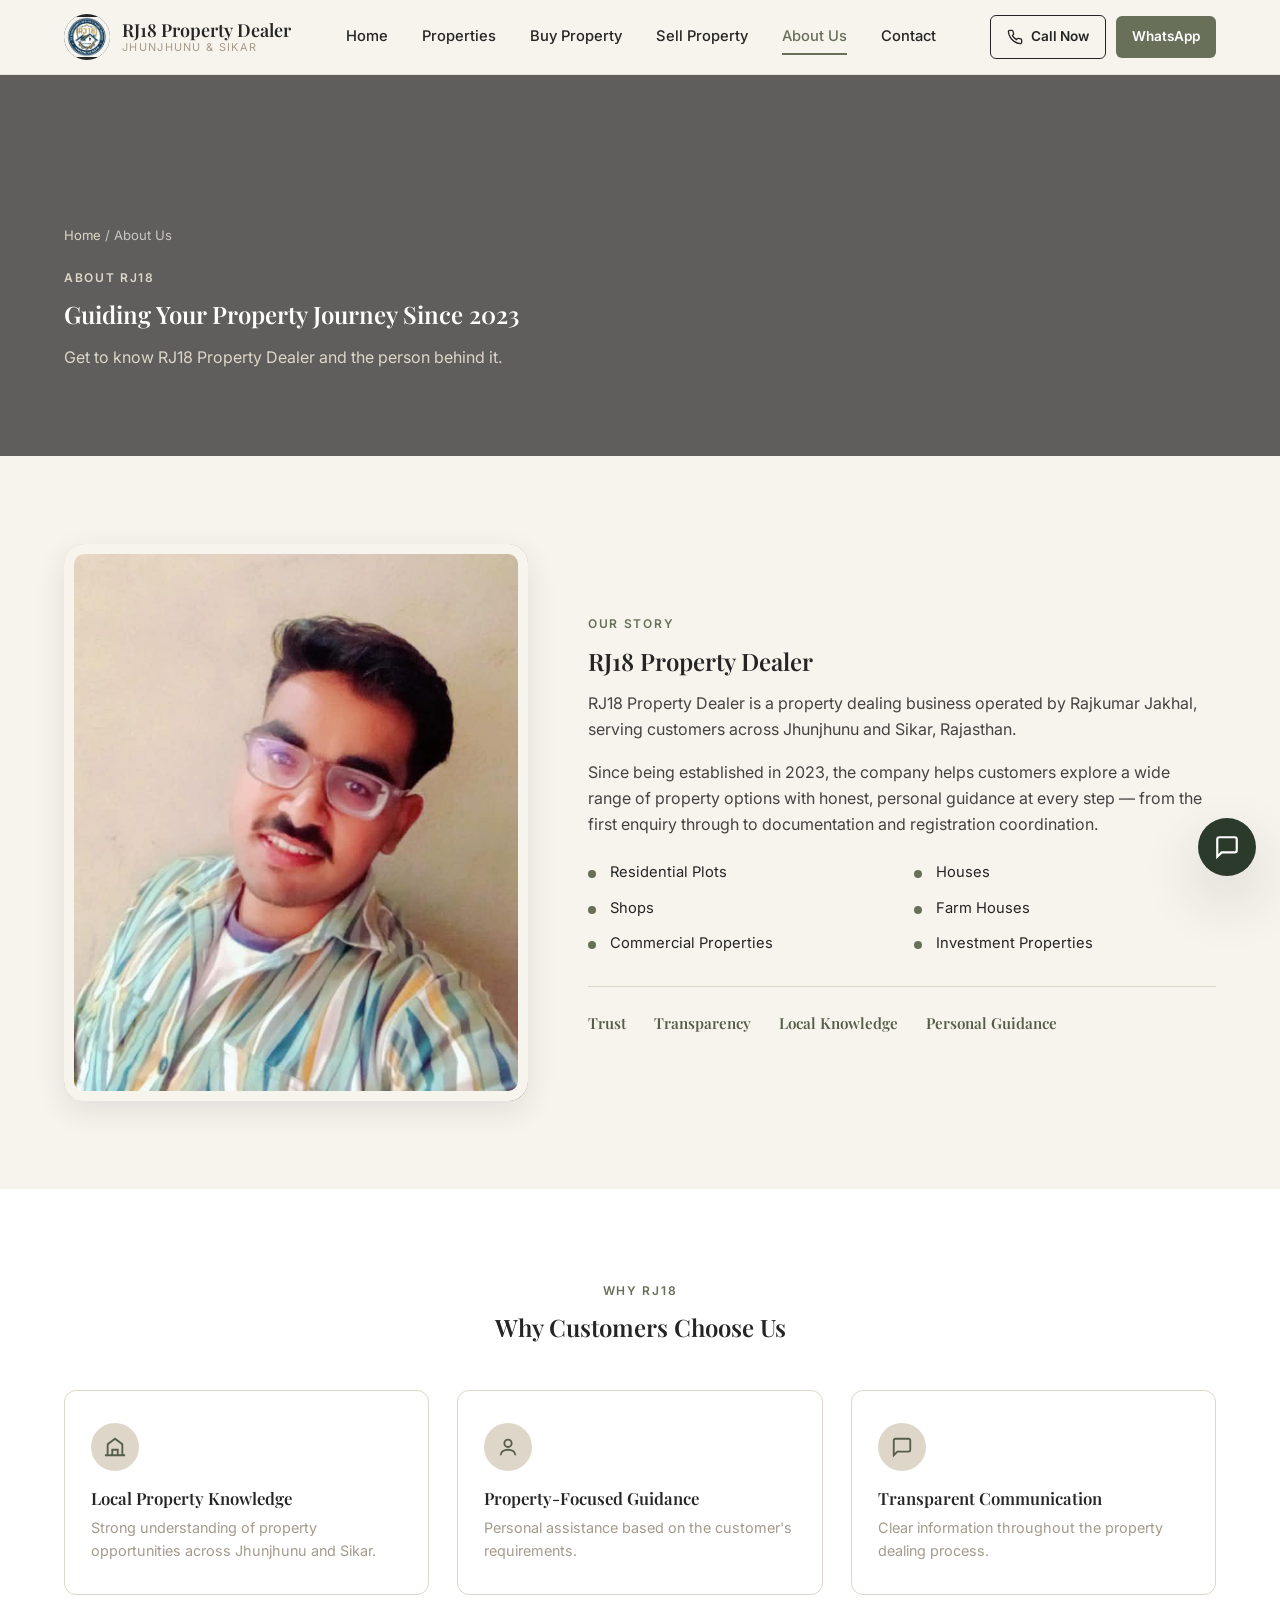
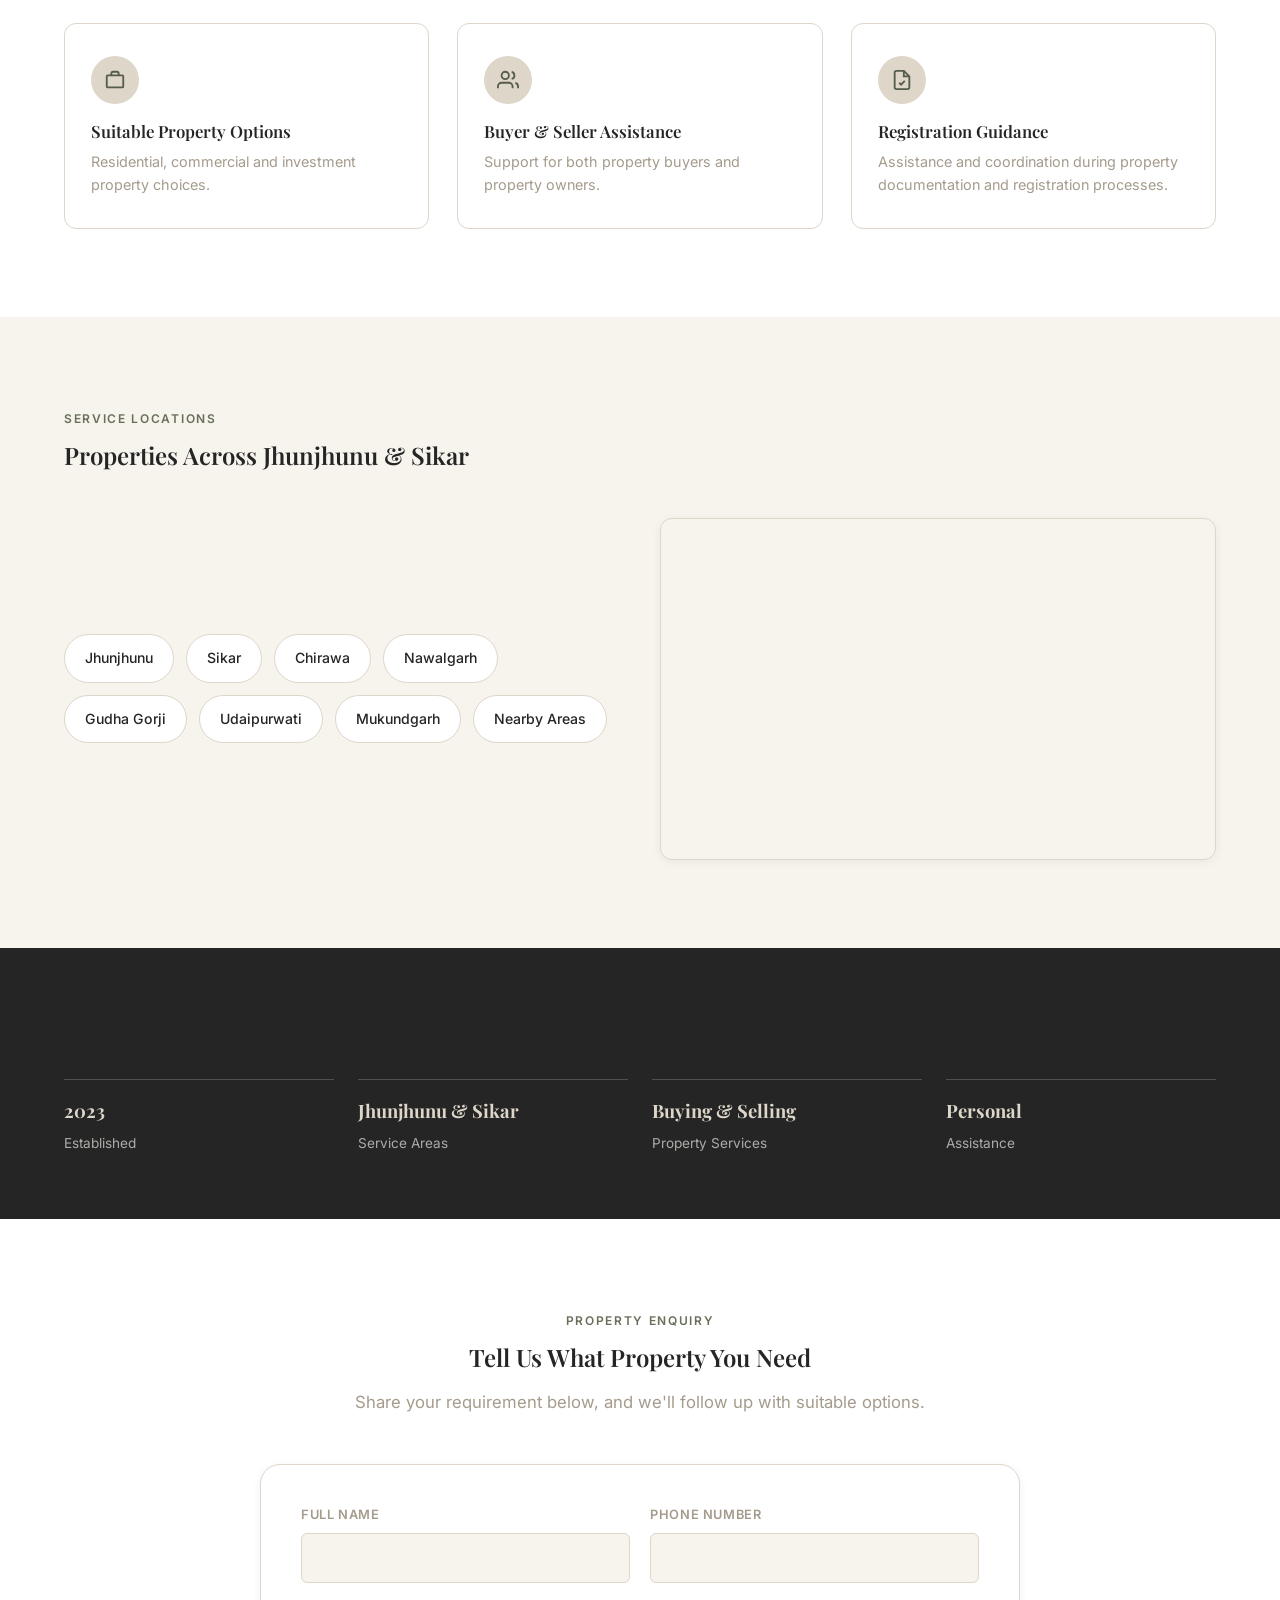
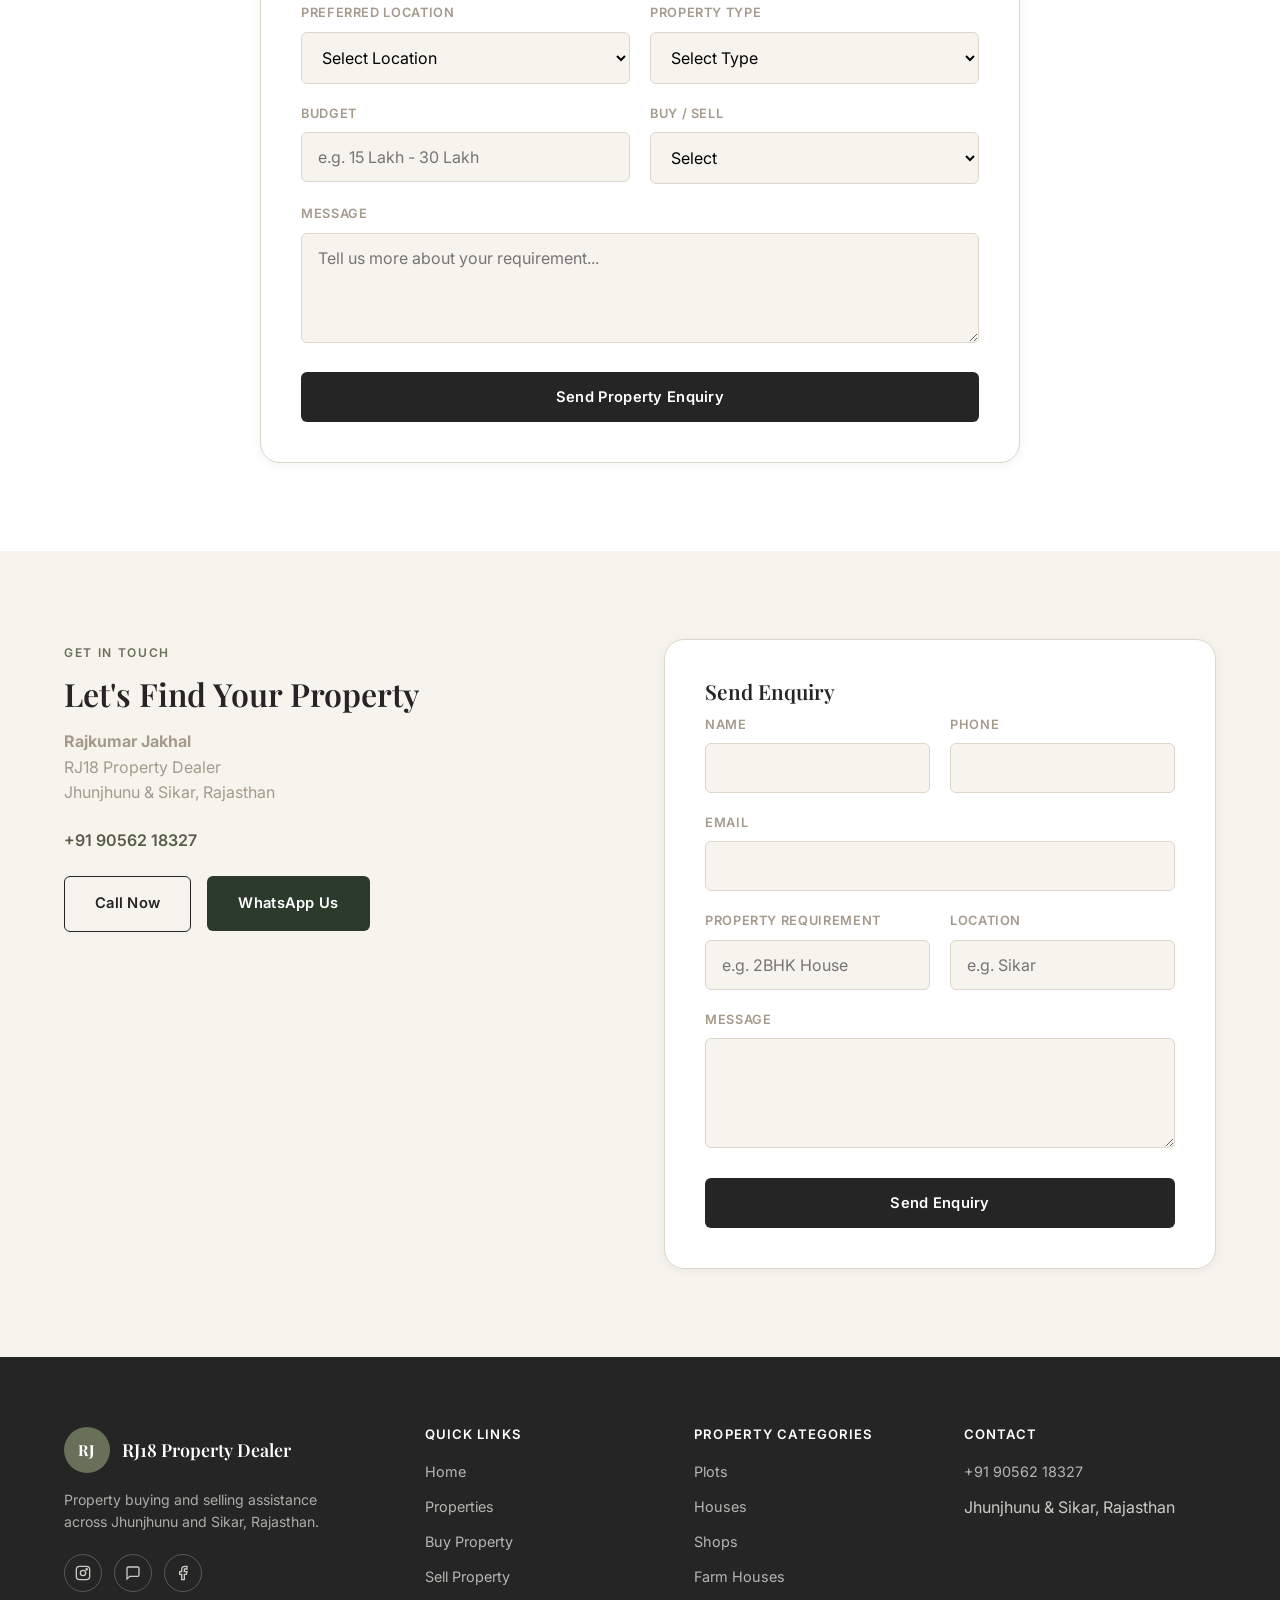
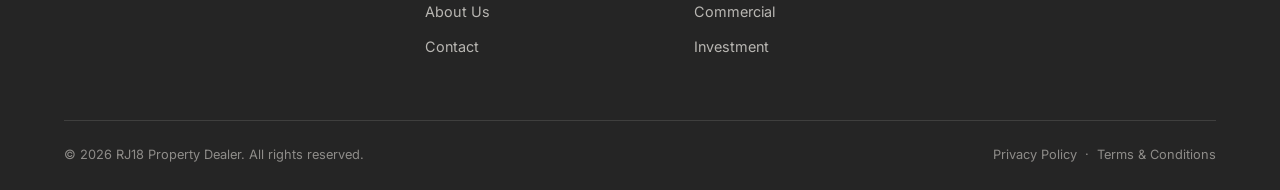
==== commit 444eae30: "Replace brand mark text with logo image" ====
--- a/about.html
+++ b/about.html
@@ -14,7 +14,7 @@
 <header class="site-header">
   <div class="header-inner">
     <a href="index.html" class="brand">
-      <div class="brand-mark">RJ</div>
+      <div class="brand-mark"><img src="images/logo.png" alt="RJ18 Property Dealer Logo"></div>
       <div class="brand-text">
         <span class="brand-name">RJ18 Property Dealer</span>
         <span class="brand-sub">Jhunjhunu &amp; Sikar</span>
--- a/style.css
+++ b/style.css
@@ -136,6 +136,12 @@
   display:flex; align-items:center; justify-content:center;
   font-family:var(--font-display); font-weight:700; font-size:.95rem;
   letter-spacing:.02em; flex-shrink:0;
+}
+.brand-mark img{
+  width: 100%;
+  height: 100%;
+  object-fit: contain;
+  border-radius: inherit;
 }
 .brand-text{display:flex; flex-direction:column; line-height:1.15;}
 .brand-name{font-family:var(--font-display); font-weight:600; font-size:1.12rem; color:var(--charcoal);}
